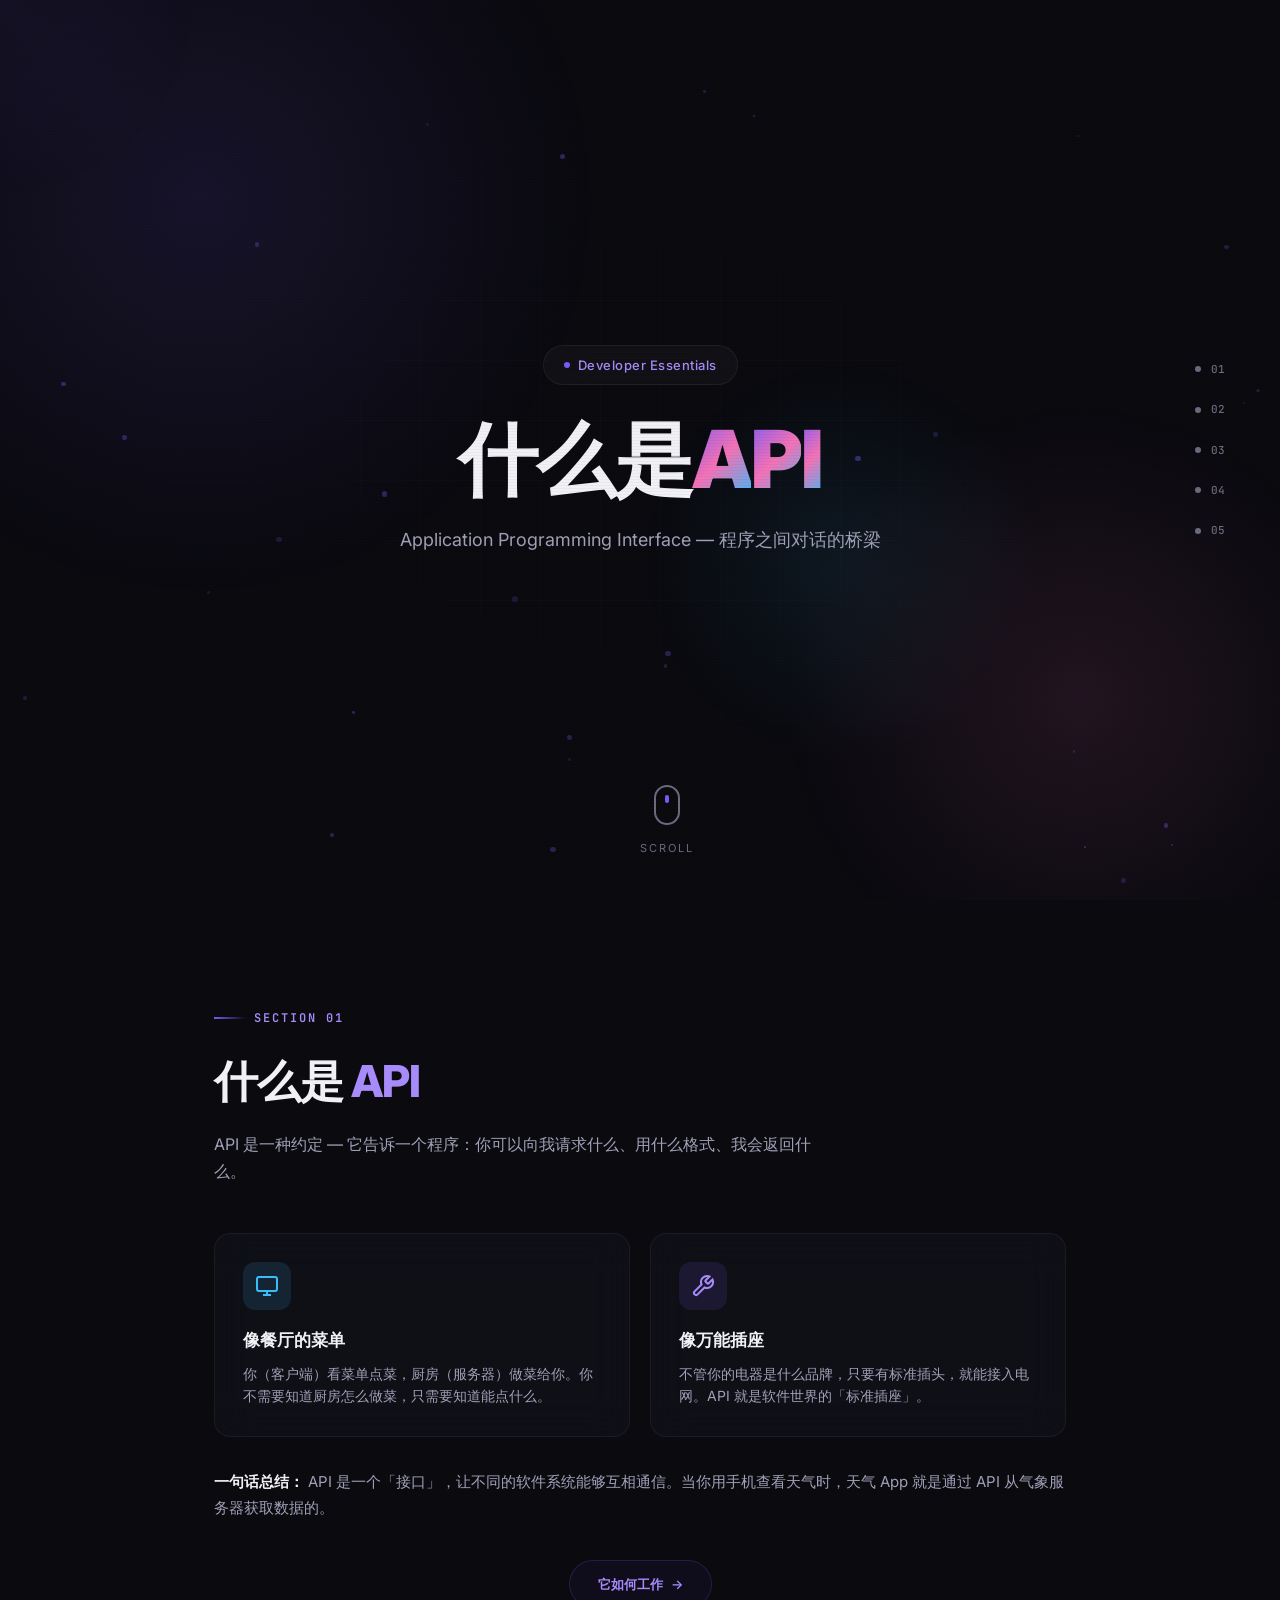
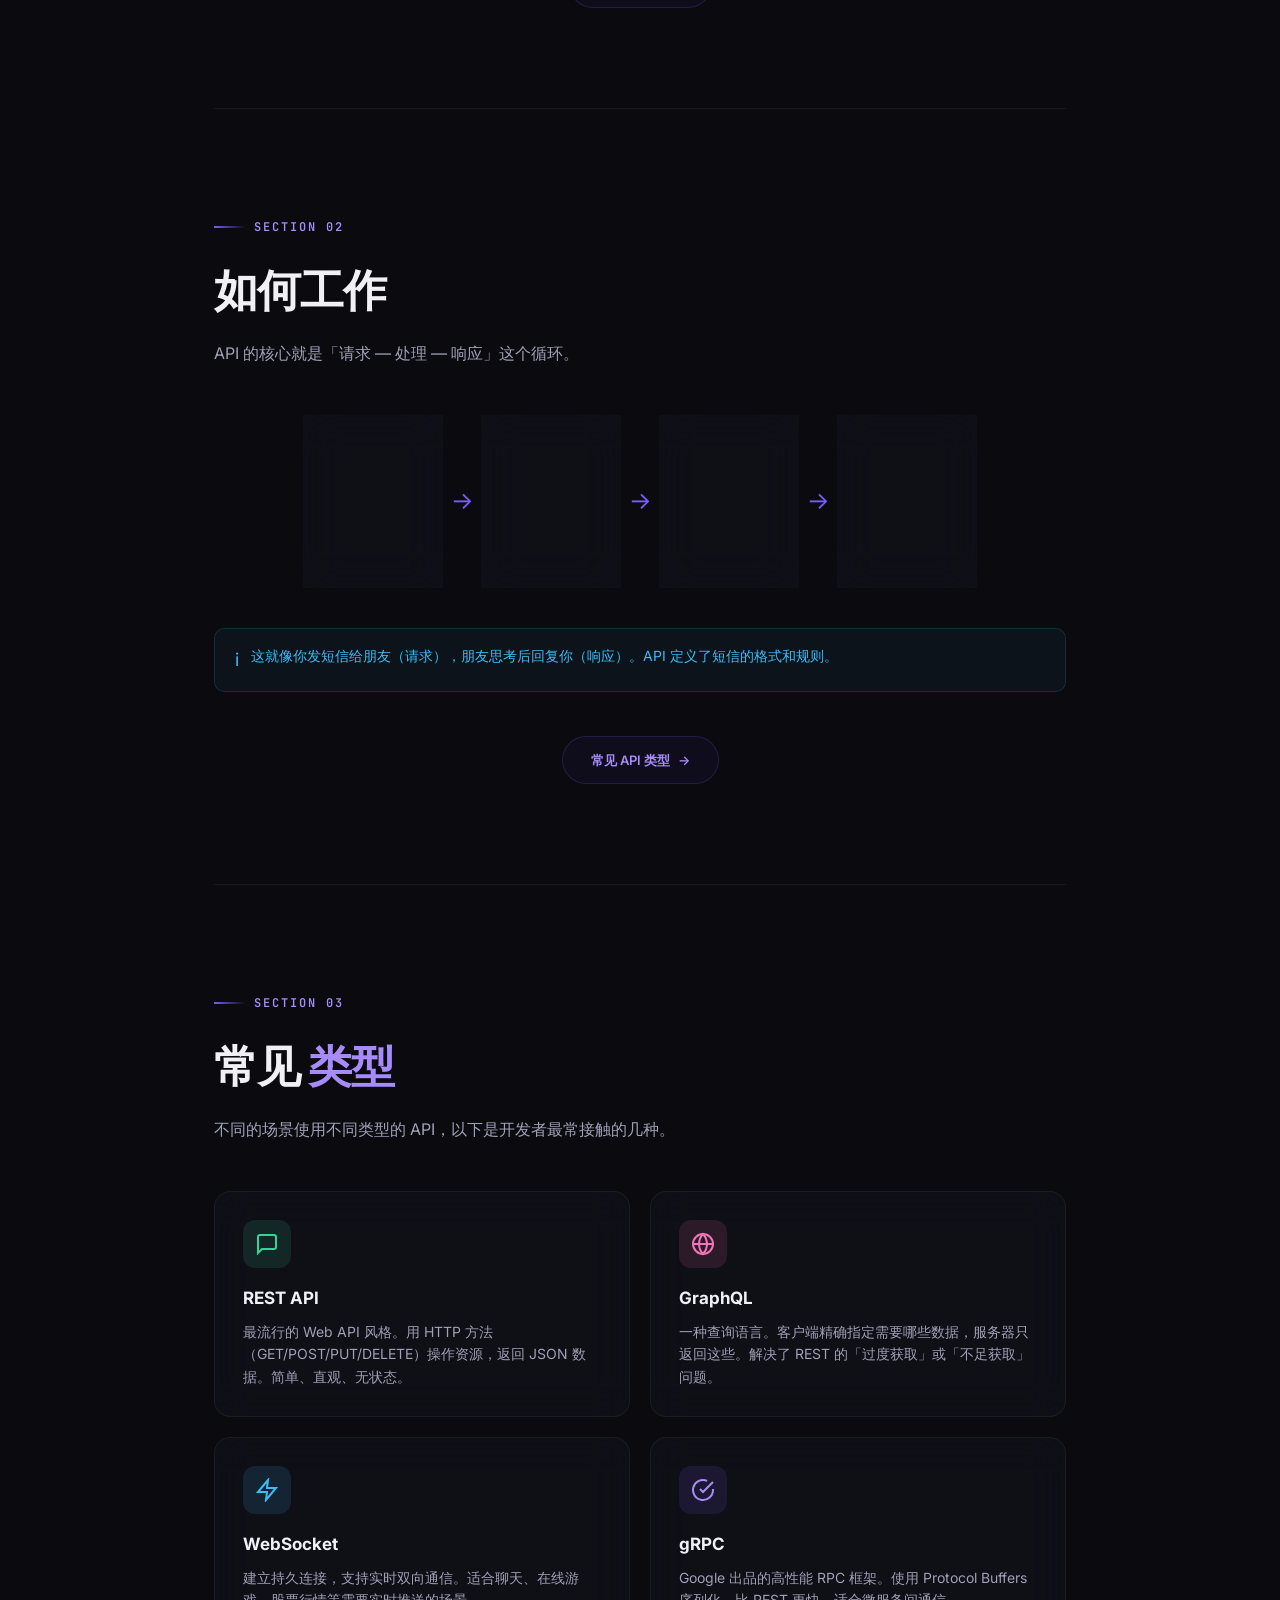
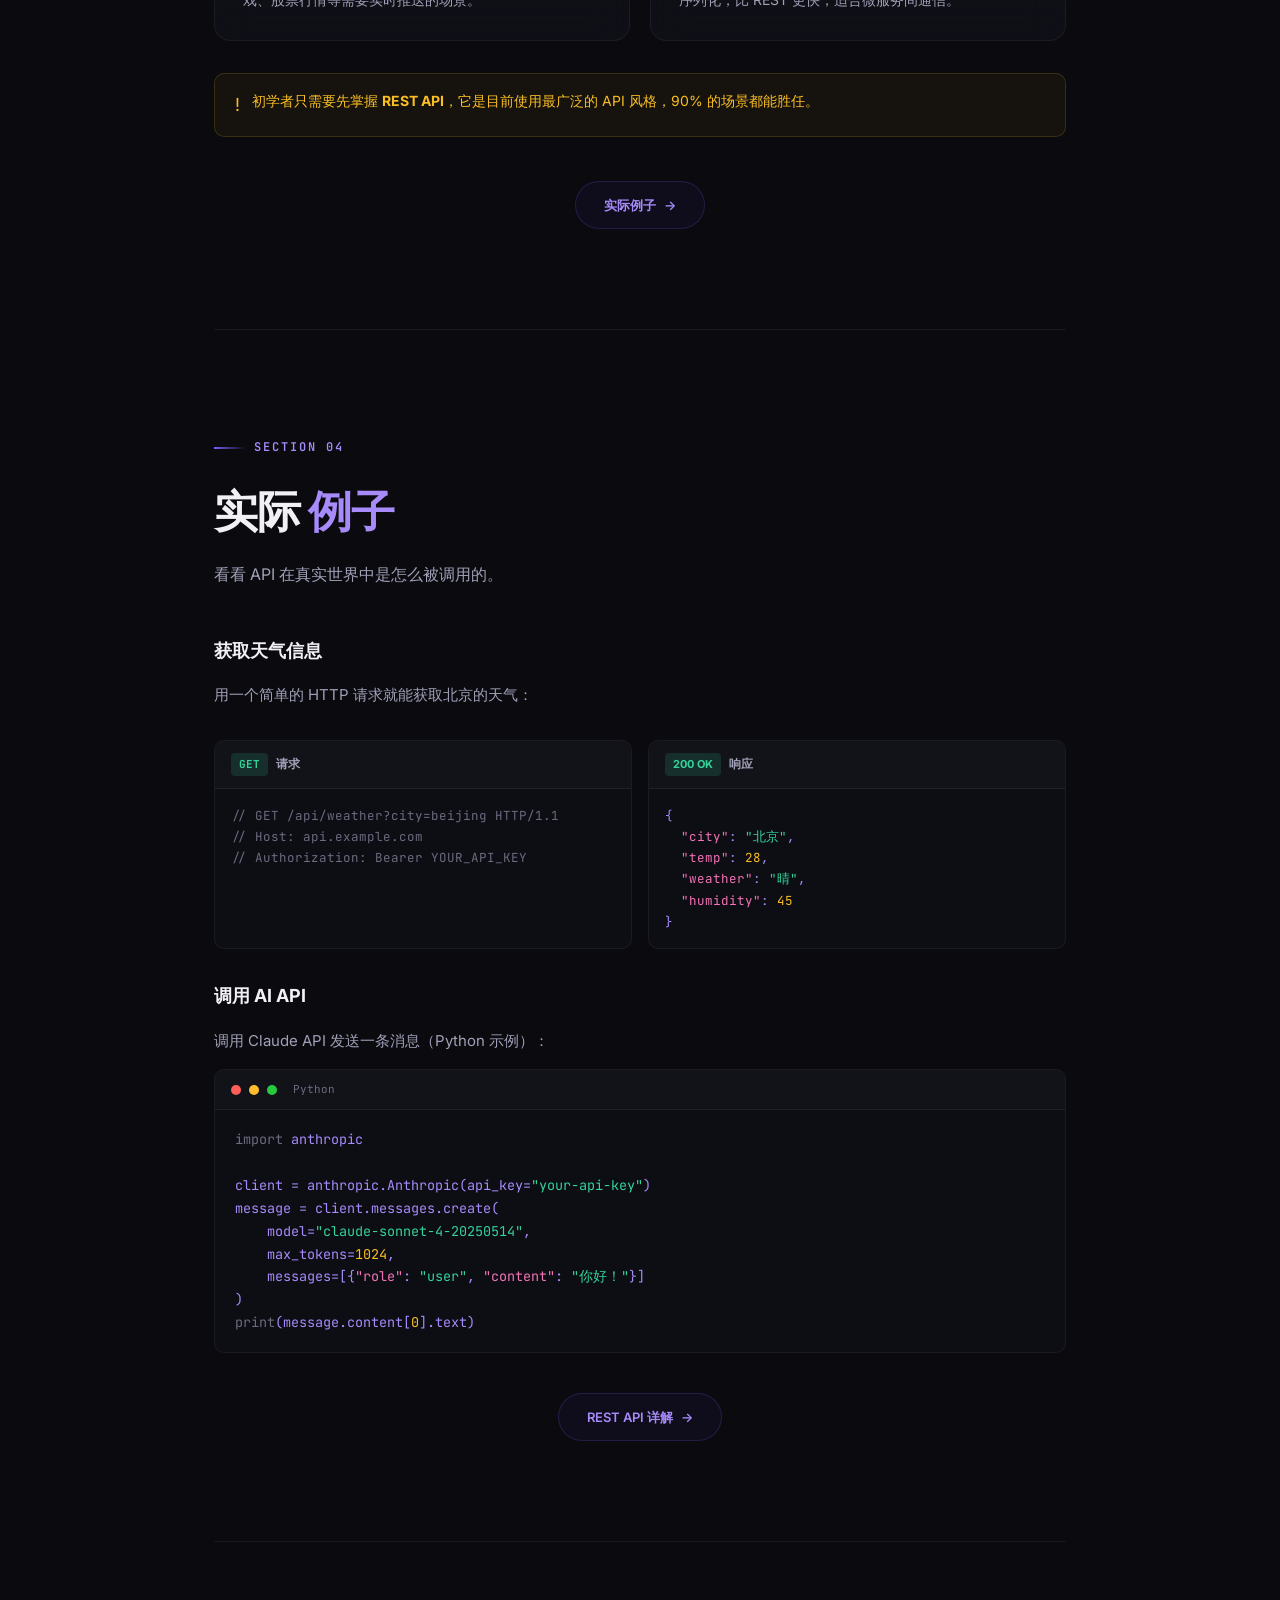
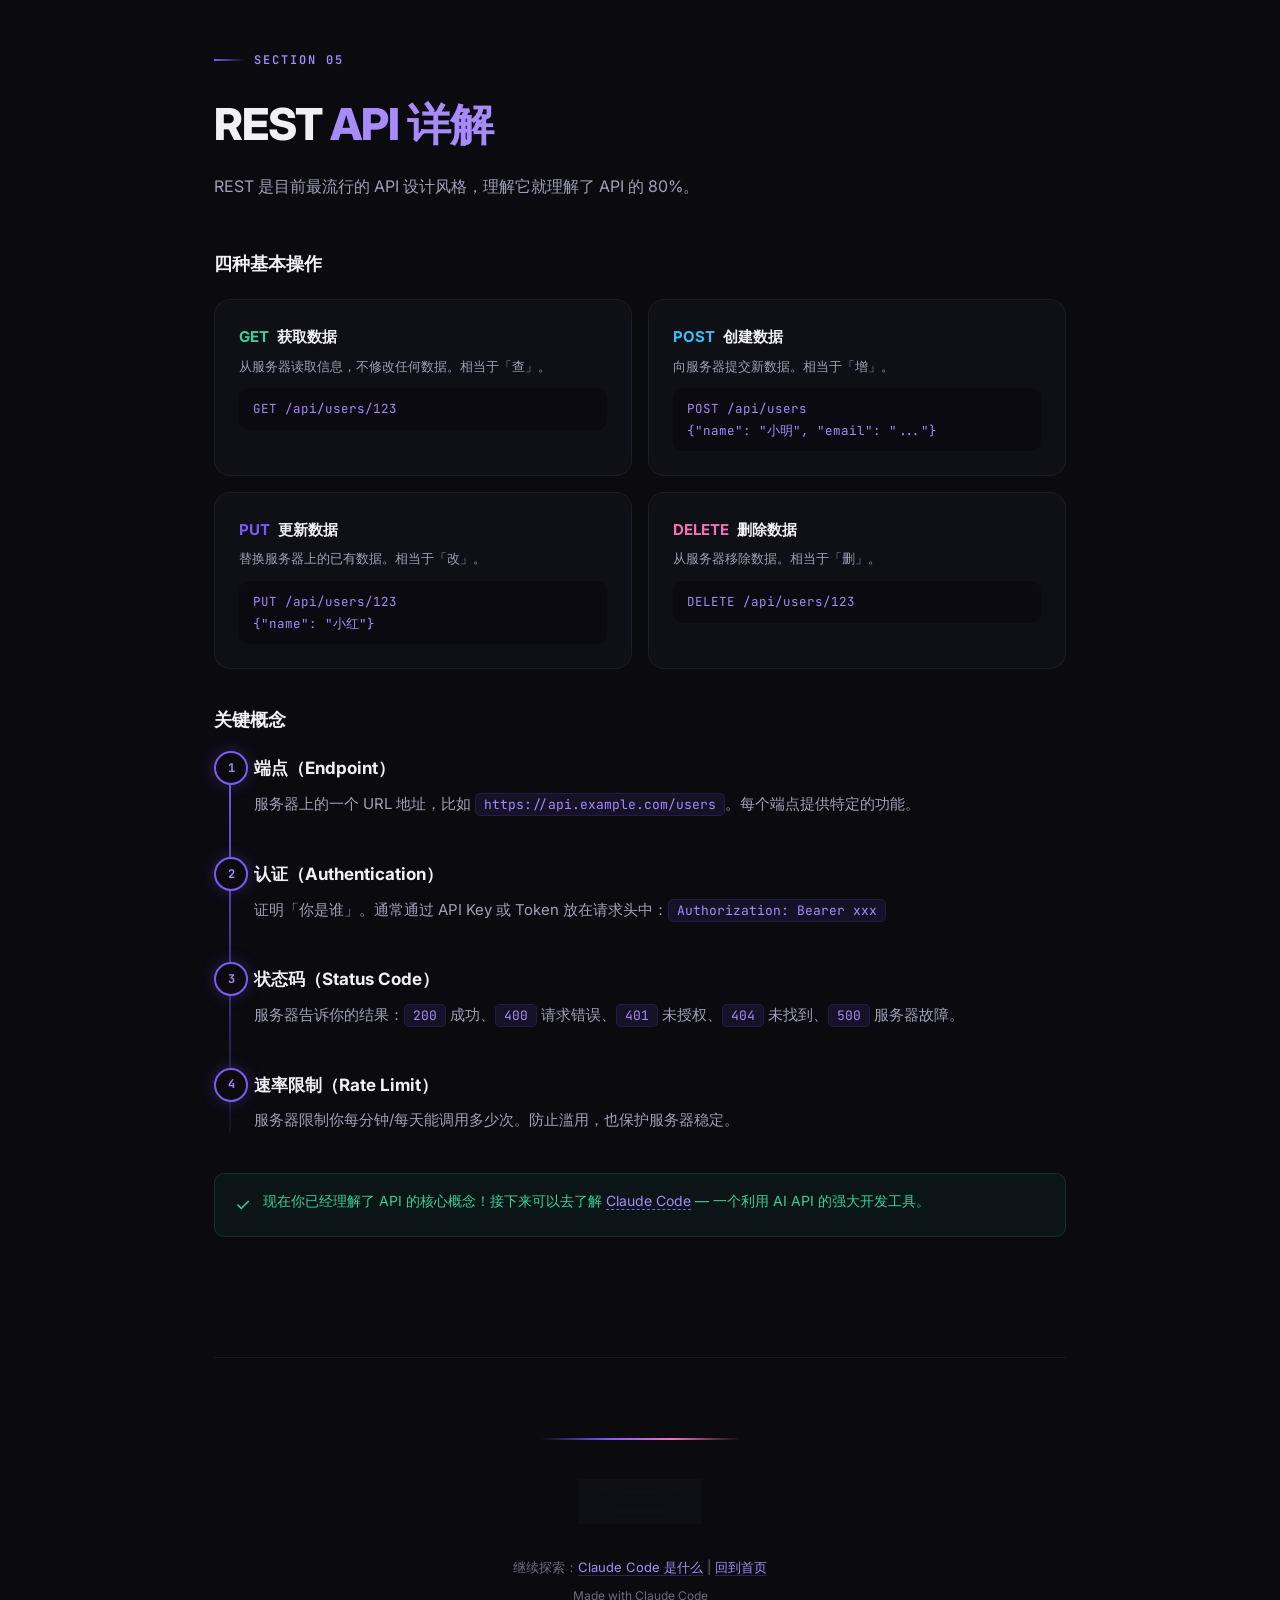
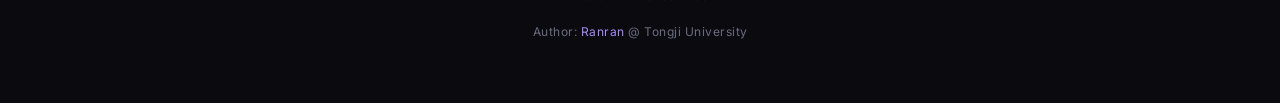
==== pages/api-intro.html @ 4c2bba03 "Refactor code structure for improved readability and maintainability" ====
<!DOCTYPE html>
<html lang="zh-CN">
<head>
<meta charset="UTF-8">
<meta name="viewport" content="width=device-width, initial-scale=1.0">
<title>什么是 API — 赛博入门指南</title>
<link rel="stylesheet" href="../css/common.css">
<style>

.request-response {
  display: grid; grid-template-columns: 1fr 1fr; gap: 16px; margin: 32px 0;
}
@media (max-width: 640px) { .request-response { grid-template-columns: 1fr; } }
.req-res-card {
  background: #0d0d14; border: 1px solid var(--border); border-radius: var(--radius-sm); overflow: hidden;
}
.req-res-card .header {
  display: flex; align-items: center; gap: 8px; padding: 12px 16px;
  font-size: 13px; font-weight: 600; border-bottom: 1px solid var(--border);
  background: rgba(255,255,255,0.02);
}
.req-res-card .header .method {
  font-family: 'JetBrains Mono', monospace; font-size: 11px;
  padding: 2px 8px; border-radius: 4px; font-weight: 700;
}
.req-res-card .header .method.get { background: rgba(52,211,153,0.15); color: #34d399; }
.req-res-card .header .method.post { background: rgba(56,189,248,0.15); color: var(--accent-tertiary); }
.req-res-card pre {
  padding: 16px; font-family: 'JetBrains Mono', monospace;
  font-size: 12.5px; line-height: 1.7; color: var(--accent-light); overflow-x: auto;
}

</style>
</head>
<body>

<!-- 顶部导航栏 -->
<nav class="top-nav" id="topNav">
  <span class="nav-brand">API <span class="accent">Guide</span></span>
  <a href="#what"><span class="num">01</span>什么是 API</a>
  <a href="#how"><span class="num">02</span>如何工作</a>
  <a href="#types"><span class="num">03</span>常见类型</a>
  <a href="#examples"><span class="num">04</span>实际例子</a>
  <a href="#rest"><span class="num">05</span>REST API</a>
</nav>

<!-- 全局背景 -->
<div class="global-bg"><div class="orb"></div></div>
<div class="grid-bg"></div>
<div class="cursor-glow" id="cursorGlow"></div>
<div class="crt-overlay"></div>
<div class="scroll-scanline" id="scrollScanline"></div>

<!-- 侧边导航 -->
<nav class="toc" id="toc">
  <a href="#what" data-section="what"><span class="dot"></span><span class="num">01</span><span class="label">什么是 API</span></a>
  <a href="#how" data-section="how"><span class="dot"></span><span class="num">02</span><span class="label">如何工作</span></a>
  <a href="#types" data-section="types"><span class="dot"></span><span class="num">03</span><span class="label">常见类型</span></a>
  <a href="#examples" data-section="examples"><span class="dot"></span><span class="num">04</span><span class="label">实际例子</span></a>
  <a href="#rest" data-section="rest"><span class="dot"></span><span class="num">05</span><span class="label">REST API</span></a>
</nav>

<!-- Hero -->
<section class="hero" id="hero">
  <div class="hero-badge electric-pulse">Developer Essentials</div>
  <h1><span class="glitch-text" data-text="什么是">什么是</span><br><span class="gradient-text neon-text">API</span></h1>
  <p class="hero-subtitle">Application Programming Interface — 程序之间对话的桥梁</p>
  <div class="scroll-indicator">
    <div class="mouse"></div>
    <span style="font-size:11px;color:var(--text-muted);letter-spacing:2px;">SCROLL</span>
  </div>
</section>

<div class="container">

<!-- 1. 什么是 API -->
<section id="what">
  <div class="fade-in">
    <div class="section-label"><span class="line"></span> SECTION 01</div>
    <h2><span class="glitch-text" data-text="什么是">什么是</span> <span class="accent">API</span></h2>
    <p class="section-desc">API 是一种约定 — 它告诉一个程序：你可以向我请求什么、用什么格式、我会返回什么。</p>
  </div>

  <div class="card-grid">
    <div class="card fade-in neon-border scan-beam">
      <div class="card-icon blue">
        <svg width="24" height="24" viewBox="0 0 24 24" fill="none" stroke="currentColor" stroke-width="2"><rect x="2" y="3" width="20" height="14" rx="2"/><line x1="8" y1="21" x2="16" y2="21"/><line x1="12" y1="17" x2="12" y2="21"/></svg>
      </div>
      <h3>像餐厅的菜单</h3>
      <p>你（客户端）看菜单点菜，厨房（服务器）做菜给你。你不需要知道厨房怎么做菜，只需要知道能点什么。</p>
    </div>
    <div class="card fade-in neon-border scan-beam">
      <div class="card-icon purple">
        <svg width="24" height="24" viewBox="0 0 24 24" fill="none" stroke="currentColor" stroke-width="2"><path d="M14.7 6.3a1 1 0 0 0 0 1.4l1.6 1.6a1 1 0 0 0 1.4 0l3.77-3.77a6 6 0 0 1-7.94 7.94l-6.91 6.91a2.12 2.12 0 0 1-3-3l6.91-6.91a6 6 0 0 1 7.94-7.94l-3.76 3.76z"/></svg>
      </div>
      <h3>像万能插座</h3>
      <p>不管你的电器是什么品牌，只要有标准插头，就能接入电网。API 就是软件世界的「标准插座」。</p>
    </div>
  </div>

  <div class="fade-in">
    <p style="font-size:15px;color:var(--text-secondary);margin-bottom:16px;">
      <strong style="color:var(--text-primary);">一句话总结：</strong>
      API 是一个「接口」，让不同的软件系统能够互相通信。当你用手机查看天气时，天气 App 就是通过 API 从气象服务器获取数据的。
    </p>
  </div>
  <div class="section-nav"><a href="#how" class="section-nav-next">它如何工作 <span class="arrow">&rarr;</span></a></div>
</section>

<!-- 2. 如何工作 -->
<section id="how">
  <div class="fade-in">
    <div class="section-label"><span class="line"></span> SECTION 02</div>
    <h2><span class="glitch-text" data-text="如何工作">如何工作</span></h2>
    <p class="section-desc">API 的核心就是「请求 — 处理 — 响应」这个循环。</p>
  </div>

  <div class="flow-diagram fade-in">
    <div class="flow-node holo-shimmer">
      <div class="icon">&#x1F4F1;</div>
      <div class="label">客户端</div>
      <div class="sub">App / 网页 / 终端</div>
    </div>
    <div class="flow-arrow">&rarr;</div>
    <div class="flow-node holo-shimmer">
      <div class="icon">&#x1F4E8;</div>
      <div class="label">API 请求</div>
      <div class="sub">HTTP + 数据</div>
    </div>
    <div class="flow-arrow">&rarr;</div>
    <div class="flow-node holo-shimmer">
      <div class="icon">&#x1F3E0;</div>
      <div class="label">服务器</div>
      <div class="sub">处理 & 返回</div>
    </div>
    <div class="flow-arrow reverse">&rarr;</div>
    <div class="flow-node holo-shimmer">
      <div class="icon">&#x1F4E6;</div>
      <div class="label">响应数据</div>
      <div class="sub">JSON / XML</div>
    </div>
  </div>

  <div class="tip info fade-in">
    <span class="tip-icon">i</span>
    <span>这就像你发短信给朋友（请求），朋友思考后回复你（响应）。API 定义了短信的格式和规则。</span>
  </div>
  <div class="section-nav"><a href="#types" class="section-nav-next">常见 API 类型 <span class="arrow">&rarr;</span></a></div>
</section>

<!-- 3. 常见类型 -->
<section id="types">
  <div class="fade-in">
    <div class="section-label"><span class="line"></span> SECTION 03</div>
    <h2><span class="glitch-text" data-text="常见">常见</span> <span class="accent">类型</span></h2>
    <p class="section-desc">不同的场景使用不同类型的 API，以下是开发者最常接触的几种。</p>
  </div>

  <div class="card-grid">
    <div class="card fade-in neon-border scan-beam">
      <div class="card-icon green">
        <svg width="24" height="24" viewBox="0 0 24 24" fill="none" stroke="currentColor" stroke-width="2"><path d="M21 15a2 2 0 0 1-2 2H7l-4 4V5a2 2 0 0 1 2-2h14a2 2 0 0 1 2 2z"/></svg>
      </div>
      <h3>REST API</h3>
      <p>最流行的 Web API 风格。用 HTTP 方法（GET/POST/PUT/DELETE）操作资源，返回 JSON 数据。简单、直观、无状态。</p>
    </div>
    <div class="card fade-in neon-border scan-beam">
      <div class="card-icon pink">
        <svg width="24" height="24" viewBox="0 0 24 24" fill="none" stroke="currentColor" stroke-width="2"><circle cx="12" cy="12" r="10"/><path d="M12 2a15.3 15.3 0 0 1 4 10 15.3 15.3 0 0 1-4 10 15.3 15.3 0 0 1-4-10 15.3 15.3 0 0 1 4-10z"/><path d="M2 12h20"/></svg>
      </div>
      <h3>GraphQL</h3>
      <p>一种查询语言。客户端精确指定需要哪些数据，服务器只返回这些。解决了 REST 的「过度获取」或「不足获取」问题。</p>
    </div>
    <div class="card fade-in neon-border scan-beam">
      <div class="card-icon blue">
        <svg width="24" height="24" viewBox="0 0 24 24" fill="none" stroke="currentColor" stroke-width="2"><path d="M13 2L3 14h9l-1 8 10-12h-9l1-8z"/></svg>
      </div>
      <h3>WebSocket</h3>
      <p>建立持久连接，支持实时双向通信。适合聊天、在线游戏、股票行情等需要实时推送的场景。</p>
    </div>
    <div class="card fade-in neon-border scan-beam">
      <div class="card-icon purple">
        <svg width="24" height="24" viewBox="0 0 24 24" fill="none" stroke="currentColor" stroke-width="2"><path d="M22 11.08V12a10 10 0 1 1-5.93-9.14"/><polyline points="22 4 12 14.01 9 11.01"/></svg>
      </div>
      <h3>gRPC</h3>
      <p>Google 出品的高性能 RPC 框架。使用 Protocol Buffers 序列化，比 REST 更快，适合微服务间通信。</p>
    </div>
  </div>

  <div class="tip warn fade-in">
    <span class="tip-icon">!</span>
    <span>初学者只需要先掌握 <strong>REST API</strong>，它是目前使用最广泛的 API 风格，90% 的场景都能胜任。</span>
  </div>
  <div class="section-nav"><a href="#examples" class="section-nav-next">实际例子 <span class="arrow">&rarr;</span></a></div>
</section>

<!-- 4. 实际例子 -->
<section id="examples">
  <div class="fade-in">
    <div class="section-label"><span class="line"></span> SECTION 04</div>
    <h2><span class="glitch-text" data-text="实际">实际</span> <span class="accent">例子</span></h2>
    <p class="section-desc">看看 API 在真实世界中是怎么被调用的。</p>
  </div>

  <div class="fade-in" style="margin-bottom:32px;">
    <h3 style="font-size:18px;font-weight:700;margin-bottom:16px;">获取天气信息</h3>
    <p style="color:var(--text-secondary);font-size:15px;margin-bottom:16px;">用一个简单的 HTTP 请求就能获取北京的天气：</p>
    <div class="request-response">
      <div class="req-res-card">
        <div class="header">
          <span class="method get">GET</span>
          <span style="color:var(--text-secondary);font-size:12px;">请求</span>
        </div>
        <pre><span style="color:var(--text-muted);">// GET /api/weather?city=beijing HTTP/1.1</span>
<span style="color:var(--text-muted);">// Host: api.example.com</span>
<span style="color:var(--text-muted);">// Authorization: Bearer YOUR_API_KEY</span></pre>
      </div>
      <div class="req-res-card">
        <div class="header">
          <span style="color:#34d399;font-size:11px;font-weight:700;background:rgba(52,211,153,0.15);padding:2px 8px;border-radius:4px;">200 OK</span>
          <span style="color:var(--text-secondary);font-size:12px;">响应</span>
        </div>
        <pre>{
  <span style="color:var(--accent-secondary);">"city"</span>: <span style="color:#34d399;">"北京"</span>,
  <span style="color:var(--accent-secondary);">"temp"</span>: <span style="color:#fbbf24;">28</span>,
  <span style="color:var(--accent-secondary);">"weather"</span>: <span style="color:#34d399;">"晴"</span>,
  <span style="color:var(--accent-secondary);">"humidity"</span>: <span style="color:#fbbf24;">45</span>
}</pre>
      </div>
    </div>
  </div>

  <div class="fade-in">
    <h3 style="font-size:18px;font-weight:700;margin-bottom:16px;">调用 AI API</h3>
    <p style="color:var(--text-secondary);font-size:15px;margin-bottom:16px;">调用 Claude API 发送一条消息（Python 示例）：</p>
    <div class="code-block">
      <div class="code-header">
        <span class="code-dot red"></span>
        <span class="code-dot yellow"></span>
        <span class="code-dot green"></span>
        <span class="code-lang">Python</span>
      </div>
      <pre><span style="color:var(--text-muted);">import</span> anthropic

client = anthropic.Anthropic(api_key=<span style="color:#34d399;">"your-api-key"</span>)
message = client.messages.create(
    model=<span style="color:#34d399;">"claude-sonnet-4-20250514"</span>,
    max_tokens=<span style="color:#fbbf24;">1024</span>,
    messages=[{<span style="color:var(--accent-secondary);">"role"</span>: <span style="color:#34d399;">"user"</span>, <span style="color:var(--accent-secondary);">"content"</span>: <span style="color:#34d399;">"你好！"</span>}]
)
<span style="color:var(--text-muted);">print</span>(message.content[<span style="color:#fbbf24;">0</span>].text)</pre>
    </div>
  </div>
  <div class="section-nav"><a href="#rest" class="section-nav-next">REST API 详解 <span class="arrow">&rarr;</span></a></div>
</section>

<!-- 5. REST API 详解 -->
<section id="rest">
  <div class="fade-in">
    <div class="section-label"><span class="line"></span> SECTION 05</div>
    <h2><span class="glitch-text" data-text="REST">REST</span> <span class="accent">API 详解</span></h2>
    <p class="section-desc">REST 是目前最流行的 API 设计风格，理解它就理解了 API 的 80%。</p>
  </div>

  <div class="fade-in" style="margin-bottom:36px;">
    <h3 style="font-size:18px;font-weight:700;margin-bottom:16px;">四种基本操作</h3>
    <div class="compare-cards">
      <div class="compare-card">
        <h4><span style="color:#34d399;">GET</span> 获取数据</h4>
        <p>从服务器读取信息，不修改任何数据。相当于「查」。</p>
        <div class="example">GET /api/users/123</div>
      </div>
      <div class="compare-card">
        <h4><span style="color:var(--accent-tertiary);">POST</span> 创建数据</h4>
        <p>向服务器提交新数据。相当于「增」。</p>
        <div class="example">POST /api/users<br>{"name": "小明", "email": "..."}</div>
      </div>
      <div class="compare-card">
        <h4><span style="color:var(--accent);">PUT</span> 更新数据</h4>
        <p>替换服务器上的已有数据。相当于「改」。</p>
        <div class="example">PUT /api/users/123<br>{"name": "小红"}</div>
      </div>
      <div class="compare-card">
        <h4><span style="color:var(--accent-secondary);">DELETE</span> 删除数据</h4>
        <p>从服务器移除数据。相当于「删」。</p>
        <div class="example">DELETE /api/users/123</div>
      </div>
    </div>
  </div>

  <div class="fade-in" style="margin-bottom:36px;">
    <h3 style="font-size:18px;font-weight:700;margin-bottom:16px;">关键概念</h3>
    <div class="steps">
      <div class="step" data-step="1">
        <div class="step-title">端点（Endpoint）</div>
        <div class="step-content">服务器上的一个 URL 地址，比如 <code>https://api.example.com/users</code>。每个端点提供特定的功能。</div>
      </div>
      <div class="step" data-step="2">
        <div class="step-title">认证（Authentication）</div>
        <div class="step-content">证明「你是谁」。通常通过 API Key 或 Token 放在请求头中：<code>Authorization: Bearer xxx</code></div>
      </div>
      <div class="step" data-step="3">
        <div class="step-title">状态码（Status Code）</div>
        <div class="step-content">服务器告诉你的结果：<code>200</code> 成功、<code>400</code> 请求错误、<code>401</code> 未授权、<code>404</code> 未找到、<code>500</code> 服务器故障。</div>
      </div>
      <div class="step" data-step="4">
        <div class="step-title">速率限制（Rate Limit）</div>
        <div class="step-content">服务器限制你每分钟/每天能调用多少次。防止滥用，也保护服务器稳定。</div>
      </div>
    </div>
  </div>

  <div class="tip success fade-in">
    <span class="tip-icon">✓</span>
    <span>现在你已经理解了 API 的核心概念！接下来可以去了解 <a href="claude-code-intro.html" style="color:var(--accent-light);text-decoration:none;border-bottom:1px dashed var(--accent);">Claude Code</a> — 一个利用 AI API 的强大开发工具。</span>
  </div>
</section>

<!-- Footer -->
<div class="footer fade-in">
  <a href="#hero" class="back-to-top">
    <svg viewBox="0 0 24 24" fill="none" stroke="currentColor" stroke-width="2"><path d="M18 15l-6-6-6 6"/></svg>
    回到顶部
  </a>
  <p style="margin-top:32px;">继续探索：<a href="claude-code-intro.html">Claude Code 是什么</a> | <a href="index.html">回到首页</a></p>
  <p style="margin-top:8px;font-size:12px;color:var(--text-muted);">Made with Claude Code</p>
  <p style="margin-top:16px;font-size:12px;color:var(--text-muted);letter-spacing:0.5px;">Author: <span style="color:var(--accent-light);">Ranran</span> @ Tongji University</p>
</div>

</div>

<script src="../js/common.js"></script>
<script>
initTypewriter('A');
</script>
</body>
</html>
---- css/common.css ----
@import url('https://fonts.googleapis.com/css2?family=Inter:wght@300;400;500;600;700;800;900&family=JetBrains+Mono:wght@400;500;600&display=swap');

:root {
  --bg-primary: #0a0a0f;
  --bg-secondary: #12121a;
  --bg-card: rgba(18, 18, 26, 0.7);
  --bg-card-hover: rgba(28, 28, 42, 0.8);
  --accent: #7c5bf5;
  --accent-light: #a78bfa;
  --accent-glow: rgba(124, 91, 245, 0.3);
  --accent-secondary: #f472b6;
  --accent-tertiary: #38bdf8;
  --accent-green: #34d399;
  --accent-amber: #fbbf24;
  --text-primary: #f0f0f5;
  --text-secondary: #a0a0b8;
  --text-muted: #6b6b80;
  --border: rgba(255, 255, 255, 0.06);
  --border-hover: rgba(124, 91, 245, 0.3);
  --radius: 16px;
  --radius-sm: 10px;
  --glass: rgba(255, 255, 255, 0.03);
}

* { margin: 0; padding: 0; box-sizing: border-box; }

html {
  scroll-behavior: smooth;
  scrollbar-width: thin;
  scrollbar-color: var(--accent) transparent;
}

body {
  font-family: 'Inter', -apple-system, BlinkMacSystemFont, sans-serif;
  background: var(--bg-primary);
  color: var(--text-primary);
  line-height: 1.7;
  overflow-x: hidden;
  -webkit-font-smoothing: antialiased;
}

::-webkit-scrollbar { width: 6px; }
::-webkit-scrollbar-track { background: transparent; }
::-webkit-scrollbar-thumb { background: var(--accent); border-radius: 3px; }

/* ========== 全局背景 ========== */
.global-bg {
  position: fixed; inset: 0; z-index: 0;
  overflow: hidden; pointer-events: none;
}
.global-bg::before {
  content: ''; position: absolute; width: 800px; height: 800px;
  top: -200px; left: -200px;
  background: radial-gradient(circle, rgba(124, 91, 245, 0.12) 0%, transparent 70%);
  animation: float-orb 20s ease-in-out infinite;
}
.global-bg::after {
  content: ''; position: absolute; width: 600px; height: 600px;
  bottom: -100px; right: -100px;
  background: radial-gradient(circle, rgba(244, 114, 182, 0.1) 0%, transparent 70%);
  animation: float-orb 25s ease-in-out infinite reverse;
}
.orb {
  position: absolute; width: 400px; height: 400px;
  top: 40%; left: 50%; transform: translate(-50%, -50%);
  background: radial-gradient(circle, rgba(56, 189, 248, 0.08) 0%, transparent 70%);
  animation: float-orb 30s ease-in-out infinite;
}
@keyframes float-orb {
  0%, 100% { transform: translate(0, 0) scale(1); }
  25% { transform: translate(50px, -30px) scale(1.1); }
  50% { transform: translate(-30px, 40px) scale(0.95); }
  75% { transform: translate(40px, 20px) scale(1.05); }
}

.grid-bg {
  position: fixed; inset: 0; z-index: 0;
  background-image:
    linear-gradient(rgba(255,255,255,0.015) 1px, transparent 1px),
    linear-gradient(90deg, rgba(255,255,255,0.015) 1px, transparent 1px);
  background-size: 60px 60px;
  mask-image: radial-gradient(ellipse 60% 60% at 50% 50%, black, transparent);
  pointer-events: none;
}

/* ========== 容器 ========== */
.container {
  position: relative; z-index: 1;
  max-width: 900px; margin: 0 auto; padding: 0 24px;
}

/* ========== Hero ========== */
.hero {
  min-height: 100vh; display: flex; flex-direction: column;
  justify-content: center; align-items: center; text-align: center;
  position: relative;
}
.hero-badge {
  display: inline-flex; align-items: center; gap: 8px;
  padding: 8px 20px; border-radius: 100px;
  background: var(--glass); border: 1px solid var(--border);
  color: var(--accent-light); font-size: 13px; font-weight: 500;
  letter-spacing: 0.5px; margin-bottom: 32px;
  backdrop-filter: blur(20px); opacity: 0;
  animation: fadeInUp 0.8s ease forwards 0.2s;
}
.hero-badge::before {
  content: ''; width: 6px; height: 6px; border-radius: 50%;
  background: var(--accent); animation: pulse-dot 2s ease-in-out infinite;
}
@keyframes pulse-dot {
  0%, 100% { opacity: 1; transform: scale(1); }
  50% { opacity: 0.5; transform: scale(1.5); }
}
.hero h1 {
  font-size: clamp(48px, 8vw, 80px); font-weight: 900;
  line-height: 1.05; letter-spacing: -2px; margin-bottom: 24px;
  opacity: 0; animation: fadeInUp 0.8s ease forwards 0.4s;
}
.hero h1 .gradient-text {
  background: linear-gradient(135deg, var(--accent) 0%, var(--accent-secondary) 50%, var(--accent-tertiary) 100%);
  -webkit-background-clip: text; -webkit-text-fill-color: transparent; background-clip: text;
}
.hero-subtitle {
  font-size: 18px; color: var(--text-secondary); max-width: 520px;
  opacity: 0; animation: fadeInUp 0.8s ease forwards 0.6s;
}
.scroll-indicator {
  position: absolute; bottom: 40px; left: 50%; transform: translateX(-50%);
  opacity: 0; animation: fadeInUp 0.8s ease forwards 1s;
}
.scroll-indicator .mouse {
  width: 26px; height: 40px; border: 2px solid var(--text-muted);
  border-radius: 13px; position: relative; margin: 0 auto 8px;
}
.scroll-indicator .mouse::after {
  content: ''; width: 4px; height: 8px; border-radius: 2px;
  background: var(--accent); position: absolute; top: 8px; left: 50%;
  transform: translateX(-50%); animation: scroll-wheel 2s ease-in-out infinite;
}
@keyframes scroll-wheel {
  0% { opacity: 1; transform: translateX(-50%) translateY(0); }
  100% { opacity: 0; transform: translateX(-50%) translateY(12px); }
}
@keyframes fadeInUp {
  from { opacity: 0; transform: translateY(30px); }
  to { opacity: 1; transform: translateY(0); }
}

/* ========== 顶部导航 ========== */
.top-nav {
  position: fixed; top: 0; left: 0; right: 0; z-index: 200;
  padding: 0 32px; height: 56px; display: flex; align-items: center;
  justify-content: center; gap: 4px;
  background: rgba(10, 10, 15, 0.7); backdrop-filter: blur(20px) saturate(1.5);
  border-bottom: 1px solid var(--border);
  transform: translateY(-100%); transition: transform 0.4s cubic-bezier(0.16, 1, 0.3, 1);
}
.top-nav.visible { transform: translateY(0); }
.top-nav .nav-brand {
  font-weight: 800; font-size: 14px; color: var(--text-primary);
  margin-right: 20px; white-space: nowrap;
}
.top-nav .nav-brand .accent { color: var(--accent-light); }
.top-nav a {
  display: flex; align-items: center; gap: 6px; padding: 6px 14px;
  font-size: 12.5px; font-weight: 500; color: var(--text-muted);
  text-decoration: none; border-radius: 8px; transition: all 0.25s ease; white-space: nowrap;
}
.top-nav a .num { font-family: 'JetBrains Mono', monospace; font-size: 10px; opacity: 0.5; }
.top-nav a:hover { color: var(--text-secondary); background: rgba(255,255,255,0.04); }
.top-nav a.active { color: var(--text-primary); background: rgba(124, 91, 245, 0.1); }
.top-nav a.active .num { color: var(--accent); opacity: 1; }
@media (max-width: 860px) {
  .top-nav { padding: 0 12px; gap: 2px; }
  .top-nav .nav-brand { display: none; }
  .top-nav a { padding: 6px 8px; font-size: 11.5px; }
  .top-nav a .num { display: none; }
}

/* ========== 侧边导航 ========== */
.toc {
  position: fixed; right: 32px; top: 50%; transform: translateY(-50%);
  z-index: 100; display: flex; flex-direction: column; gap: 6px;
}
.toc a {
  display: flex; align-items: center; gap: 10px; text-decoration: none;
  color: var(--text-muted); font-size: 12px; font-weight: 500;
  padding: 6px 12px 6px 14px; border-radius: 8px;
  border: 1px solid transparent; transition: all 0.3s ease; white-space: nowrap;
}
.toc a .dot {
  width: 6px; height: 6px; border-radius: 50%; background: var(--text-muted);
  transition: all 0.3s ease; flex-shrink: 0;
}
.toc a .num { font-family: 'JetBrains Mono', monospace; font-size: 11px; }
.toc a .label { opacity: 0; max-width: 0; overflow: hidden; transition: all 0.3s ease; }
.toc a:hover .label, .toc a.active .label { opacity: 1; max-width: 120px; }
.toc a:hover, .toc a.active {
  color: var(--text-primary); background: var(--bg-card);
  border-color: var(--border); backdrop-filter: blur(20px);
}
.toc a.active .dot {
  background: var(--accent); box-shadow: 0 0 8px var(--accent-glow);
}
@media (max-width: 1100px) { .toc { display: none; } }

/* ========== 章节 ========== */
section { padding: 100px 0; position: relative; }
section + section { border-top: 1px solid var(--border); }
.section-label {
  display: inline-flex; align-items: center; gap: 8px;
  font-family: 'JetBrains Mono', monospace; font-size: 12px; font-weight: 600;
  color: var(--accent-light); letter-spacing: 2px; text-transform: uppercase; margin-bottom: 16px;
}
.section-label .line {
  width: 32px; height: 2px;
  background: linear-gradient(90deg, var(--accent), transparent);
  animation: neon-line-pulse 2s ease-in-out infinite;
}
@keyframes neon-line-pulse {
  0%, 100% { box-shadow: 0 0 4px var(--accent), 0 0 8px var(--accent-glow); width: 32px; }
  50% { box-shadow: 0 0 8px var(--accent), 0 0 20px var(--accent-glow); width: 48px; }
}
section h2 {
  font-size: clamp(32px, 5vw, 44px); font-weight: 800;
  letter-spacing: -1px; margin-bottom: 12px;
}
section h2 .accent { color: var(--accent-light); }
section .section-desc {
  font-size: 16px; color: var(--text-secondary); margin-bottom: 48px; max-width: 600px;
}

/* ========== 卡片 ========== */
.card-grid {
  display: grid; grid-template-columns: 1fr 1fr; gap: 20px; margin-bottom: 32px;
}
.card-grid-3 {
  display: grid; grid-template-columns: 1fr 1fr 1fr; gap: 16px; margin-bottom: 32px;
}
@media (max-width: 768px) { .card-grid-3 { grid-template-columns: 1fr; } }
@media (max-width: 640px) { .card-grid { grid-template-columns: 1fr; } }
.card {
  background: var(--bg-card); border: 1px solid var(--border); border-radius: var(--radius);
  padding: 28px; backdrop-filter: blur(20px);
  transition: transform 0.15s ease, box-shadow 0.4s ease, border-color 0.4s ease;
  position: relative; overflow: hidden;
  transform-style: preserve-3d; will-change: transform;
}
.card::after {
  content: ''; position: absolute; inset: 0; border-radius: var(--radius);
  background: radial-gradient(600px circle at var(--mx, 50%) var(--my, 50%), rgba(124,91,245,0.08), transparent 40%);
  pointer-events: none; opacity: 0; transition: opacity 0.4s ease;
}
.card:hover::after { opacity: 1; }
.card:hover { border-color: var(--border-hover); box-shadow: 0 16px 48px rgba(124,91,245,0.08); }
.card::before {
  content: ''; position: absolute; inset: 0; border-radius: var(--radius); padding: 1px;
  background: linear-gradient(135deg, rgba(124,91,245,0), rgba(124,91,245,0.3), rgba(244,114,182,0));
  -webkit-mask: linear-gradient(#fff 0 0) content-box, linear-gradient(#fff 0 0);
  -webkit-mask-composite: xor; mask-composite: exclude;
  opacity: 0; transition: opacity 0.4s ease; pointer-events: none;
}
.card:hover::before { opacity: 1; }
.card:hover {
  transform: translateY(-4px); background: var(--bg-card-hover);
  box-shadow: 0 20px 60px rgba(124, 91, 245, 0.08);
}
.card-icon {
  width: 48px; height: 48px; border-radius: 12px;
  display: flex; align-items: center; justify-content: center;
  font-size: 22px; margin-bottom: 16px;
}
.card-icon.purple { background: rgba(124, 91, 245, 0.12); color: var(--accent-light); }
.card-icon.pink { background: rgba(244, 114, 182, 0.12); color: var(--accent-secondary); }
.card-icon.blue { background: rgba(56, 189, 248, 0.12); color: var(--accent-tertiary); }
.card-icon.green { background: rgba(52, 211, 153, 0.12); color: #34d399; }
.card h3 { font-size: 17px; font-weight: 700; margin-bottom: 8px; }
.card p { font-size: 14px; color: var(--text-secondary); line-height: 1.6; }

/* ========== 步骤 ========== */
.steps { position: relative; padding-left: 40px; }
.steps::before {
  content: ''; position: absolute; left: 15px; top: 0; bottom: 0; width: 2px;
  background: linear-gradient(180deg, var(--accent), rgba(124,91,245,0.1));
}
.step {
  position: relative; margin-bottom: 40px;
  opacity: 0; transform: translateY(20px);
  transition: all 0.6s cubic-bezier(0.16, 1, 0.3, 1);
}
.step.visible { opacity: 1; transform: translateY(0); }
.step::before {
  content: attr(data-step); position: absolute; left: -40px;
  width: 30px; height: 30px; border-radius: 50%;
  background: var(--bg-primary); border: 2px solid var(--accent);
  display: flex; align-items: center; justify-content: center;
  font-family: 'JetBrains Mono', monospace; font-size: 12px;
  font-weight: 700; color: var(--accent-light); z-index: 1;
  box-shadow: 0 0 16px var(--accent-glow);
}
.step-title { font-size: 17px; font-weight: 700; margin-bottom: 8px; padding-top: 3px; }
.step-content { font-size: 15px; color: var(--text-secondary); }
.step-content code {
  font-family: 'JetBrains Mono', monospace; font-size: 13px;
  background: rgba(124, 91, 245, 0.1); border: 1px solid rgba(124, 91, 245, 0.15);
  padding: 2px 8px; border-radius: 5px; color: var(--accent-light); word-break: break-all;
}

/* ========== 代码块 ========== */
.code-block {
  background: #0d0d14; border: 1px solid var(--border);
  border-radius: var(--radius-sm); overflow: hidden; margin: 16px 0;
}
.code-header {
  display: flex; align-items: center; gap: 8px;
  padding: 10px 16px; background: rgba(255,255,255,0.02);
  border-bottom: 1px solid var(--border);
}
.code-dot { width: 10px; height: 10px; border-radius: 50%; }
.code-dot.red { background: #ff5f56; }
.code-dot.yellow { background: #ffbd2e; }
.code-dot.green { background: #27c93f; }
.code-lang {
  font-family: 'JetBrains Mono', monospace; font-size: 11px;
  color: var(--text-muted); margin-left: 8px;
}
.code-block pre {
  padding: 18px 20px; font-family: 'JetBrains Mono', monospace;
  font-size: 13.5px; line-height: 1.7; color: var(--accent-light); overflow-x: auto;
}

/* ========== 提示框 ========== */
.tip {
  display: flex; gap: 12px; padding: 16px 20px; border-radius: var(--radius-sm);
  margin: 20px 0; font-size: 14px; line-height: 1.6; border: 1px solid;
}
.tip.info { background: rgba(56, 189, 248, 0.05); border-color: rgba(56, 189, 248, 0.15); color: var(--accent-tertiary); }
.tip.info .tip-icon { color: var(--accent-tertiary); }
.tip.warn { background: rgba(251, 191, 36, 0.05); border-color: rgba(251, 191, 36, 0.15); color: #fbbf24; }
.tip.warn .tip-icon { color: #fbbf24; }
.tip.success { background: rgba(52, 211, 153, 0.05); border-color: rgba(52, 211, 153, 0.15); color: #34d399; }
.tip.success .tip-icon { color: #34d399; }
.tip-icon { font-size: 18px; flex-shrink: 0; margin-top: 1px; }
.tip code {
  font-family: 'JetBrains Mono', monospace; font-size: 12px;
  background: rgba(255,255,255,0.06); padding: 2px 6px; border-radius: 3px;
}

/* ========== 比较卡片 ========== */
.compare-cards {
  display: grid; grid-template-columns: 1fr 1fr; gap: 16px; margin: 20px 0;
}
@media (max-width: 640px) { .compare-cards { grid-template-columns: 1fr; } }
.compare-card {
  padding: 24px; border-radius: var(--radius); background: var(--bg-card);
  border: 1px solid var(--border); transition: all 0.4s ease;
}
.compare-card:hover {
  transform: translateY(-2px); box-shadow: 0 12px 40px rgba(0,0,0,0.3);
}
.compare-card h4 {
  font-size: 15px; font-weight: 700; margin-bottom: 6px;
  display: flex; align-items: center; gap: 8px;
}
.compare-card p { font-size: 13px; color: var(--text-secondary); line-height: 1.6; }
.compare-card .example {
  margin-top: 12px; padding: 10px 14px; background: rgba(0,0,0,0.3);
  border-radius: var(--radius-sm); font-family: 'JetBrains Mono', monospace;
  font-size: 12.5px; color: var(--accent-light);
}

/* ========== 流程图 ========== */
.flow-diagram {
  display: flex; align-items: center; justify-content: center;
  gap: 0; margin: 40px 0; flex-wrap: wrap;
}
.flow-node {
  display: flex; flex-direction: column; align-items: center;
  gap: 10px; padding: 24px 20px; min-width: 140px;
  background: var(--bg-card); border: 1px solid var(--border);
  border-radius: var(--radius); backdrop-filter: blur(20px);
  transition: all 0.4s ease;
}
.flow-node:hover {
  transform: translateY(-4px); border-color: var(--border-hover);
  box-shadow: 0 12px 40px rgba(124, 91, 245, 0.1);
}
.flow-node .icon { font-size: 32px; margin-bottom: 4px; }
.flow-node .label { font-size: 14px; font-weight: 600; color: var(--text-primary); }
.flow-node .sub { font-size: 12px; color: var(--text-muted); text-align: center; }
.flow-arrow {
  font-size: 24px; color: var(--accent); padding: 0 8px;
  animation: arrow-pulse 2s ease-in-out infinite;
}
.flow-arrow.reverse { animation-delay: 1s; }
@keyframes arrow-pulse {
  0%, 100% { opacity: 0.4; transform: translateX(0); }
  50% { opacity: 1; transform: translateX(4px); }
}
@media (max-width: 700px) {
  .flow-diagram { flex-direction: column; }
  .flow-arrow { transform: rotate(90deg); }
}

/* ========== 命令网格 ========== */
.cmd-grid {
  display: grid; grid-template-columns: 1fr 1fr; gap: 12px; margin: 20px 0;
}
@media (max-width: 640px) { .cmd-grid { grid-template-columns: 1fr; } }
.cmd-item {
  display: flex; align-items: center; gap: 14px; padding: 14px 18px;
  background: var(--bg-card); border: 1px solid var(--border);
  border-radius: var(--radius-sm); backdrop-filter: blur(20px);
  transition: all 0.3s ease;
}
.cmd-item:hover { border-color: var(--border-hover); background: var(--bg-card-hover); }
.cmd-item .key {
  font-family: 'JetBrains Mono', monospace; font-size: 12px; font-weight: 600;
  background: rgba(124, 91, 245, 0.1); border: 1px solid rgba(124, 91, 245, 0.15);
  padding: 4px 10px; border-radius: 6px; color: var(--accent-light); white-space: nowrap;
}
.cmd-item .desc { font-size: 13px; color: var(--text-secondary); }

/* ========== 章节间导航 ========== */
.section-nav { display: flex; justify-content: center; padding: 24px 0 0; }
.section-nav-next {
  display: inline-flex; align-items: center; gap: 8px;
  padding: 12px 28px; font-size: 13px; font-weight: 600;
  color: var(--accent-light); text-decoration: none; border-radius: 100px;
  border: 1px solid rgba(124,91,245,0.2); background: rgba(124,91,245,0.05);
  transition: all 0.3s ease;
}
.section-nav-next:hover {
  background: rgba(124,91,245,0.12); border-color: rgba(124,91,245,0.4);
  transform: translateY(-2px); box-shadow: 0 8px 24px rgba(124,91,245,0.12);
}
.section-nav-next .arrow { transition: transform 0.3s ease; }
.section-nav-next:hover .arrow { transform: translateX(4px); }

/* ========== 返回顶部 ========== */
.back-to-top {
  display: flex; align-items: center; justify-content: center; gap: 6px;
  margin: 40px auto 0; padding: 10px 24px; width: fit-content;
  font-size: 13px; font-weight: 500; color: var(--text-muted);
  background: var(--bg-card); border: 1px solid var(--border); border-radius: 100px;
  text-decoration: none; transition: all 0.3s ease; backdrop-filter: blur(20px);
}
.back-to-top:hover {
  color: var(--accent-light); border-color: var(--border-hover);
  transform: translateY(-2px); box-shadow: 0 8px 24px rgba(124,91,245,0.1);
}
.back-to-top svg { width: 14px; height: 14px; transition: transform 0.3s ease; }
.back-to-top:hover svg { transform: translateY(-2px); }

/* ========== Footer ========== */
.footer {
  text-align: center; padding: 80px 0 60px; border-top: 1px solid var(--border);
}
.footer::before {
  content: ''; display: block; width: 200px; height: 2px; margin: 0 auto 24px;
  background: linear-gradient(90deg, transparent, var(--accent), var(--accent-secondary), transparent);
  animation: footer-line-glow 3s ease-in-out infinite;
}
@keyframes footer-line-glow {
  0%, 100% { box-shadow: 0 0 8px var(--accent-glow); width: 200px; }
  50% { box-shadow: 0 0 20px var(--accent-glow); width: 300px; }
}
.footer p { font-size: 13px; color: var(--text-muted); }
.footer a {
  color: var(--accent-light); text-decoration: none;
  border-bottom: 1px solid rgba(124,91,245,0.3); transition: border-color 0.3s ease;
}
.footer a:hover { border-color: var(--accent); }

/* ========== 入场动画 ========== */
.fade-in {
  opacity: 0; transform: translateY(30px);
  transition: all 0.7s cubic-bezier(0.16, 1, 0.3, 1);
}
.fade-in.visible { opacity: 1; transform: translateY(0); }

/* ========== 光标跟随 ========== */
.cursor-glow {
  position: fixed; width: 400px; height: 400px; border-radius: 50%;
  background: radial-gradient(circle, rgba(124, 91, 245, 0.06) 0%, transparent 70%);
  pointer-events: none; z-index: 0; transform: translate(-50%, -50%);
  transition: left 0.15s ease-out, top 0.15s ease-out;
}

/* ========== CRT / 赛博朋克灯光 ========== */
.crt-overlay {
  position: fixed; inset: 0; z-index: 9998; pointer-events: none;
  background: repeating-linear-gradient(0deg, rgba(0,0,0,0.03) 0px, rgba(0,0,0,0.03) 1px, transparent 1px, transparent 3px);
  animation: crt-flicker 0.1s infinite;
}
@keyframes crt-flicker { 0% { opacity: 0.8; } 50% { opacity: 0.85; } 100% { opacity: 0.8; } }

.scroll-scanline {
  position: fixed; top: 0; left: 0; right: 0; height: 2px;
  background: linear-gradient(90deg, transparent, var(--accent), var(--accent-secondary), var(--accent-tertiary), transparent);
  z-index: 10000; pointer-events: none; opacity: 0.6;
  transform-origin: left; transition: transform 0.1s linear;
}

/* ========== 霓虹边框 ========== */
@property --neon-angle {
  syntax: '<angle>'; initial-value: 0deg; inherits: false;
}
.neon-border { position: relative; }
.neon-border::before {
  content: ''; position: absolute; inset: -1px; border-radius: inherit; padding: 1px;
  background: linear-gradient(var(--neon-angle, 0deg), var(--accent), var(--accent-secondary), var(--accent-tertiary), var(--accent));
  -webkit-mask: linear-gradient(#fff 0 0) content-box, linear-gradient(#fff 0 0);
  -webkit-mask-composite: xor; mask-composite: exclude;
  opacity: 0; transition: opacity 0.5s ease; animation: neon-rotate 4s linear infinite;
}
.neon-border:hover::before { opacity: 1; }
@keyframes neon-rotate { to { --neon-angle: 360deg; } }

/* ========== Glitch ========== */
.glitch-text { position: relative; display: inline-block; }
.glitch-text::before, .glitch-text::after {
  content: attr(data-text); position: absolute; top: 0; left: 0;
  width: 100%; height: 100%; opacity: 0;
}
.glitch-text:hover::before {
  opacity: 0.8; color: var(--accent-tertiary);
  animation: glitch-1 0.3s ease-in-out;
  clip-path: polygon(0 0, 100% 0, 100% 45%, 0 45%); transform: translate(-2px, -1px);
}
.glitch-text:hover::after {
  opacity: 0.8; color: var(--accent-secondary);
  animation: glitch-2 0.3s ease-in-out;
  clip-path: polygon(0 55%, 100% 55%, 100% 100%, 0 100%); transform: translate(2px, 1px);
}
@keyframes glitch-1 {
  0% { transform: translate(0); } 20% { transform: translate(-3px, 2px); }
  40% { transform: translate(3px, -1px); } 60% { transform: translate(-1px, 1px); }
  80% { transform: translate(2px, -2px); } 100% { transform: translate(0); }
}
@keyframes glitch-2 {
  0% { transform: translate(0); } 20% { transform: translate(3px, -2px); }
  40% { transform: translate(-3px, 1px); } 60% { transform: translate(1px, -1px); }
  80% { transform: translate(-2px, 2px); } 100% { transform: translate(0); }
}

/* ========== 霓虹文字 ========== */
.neon-text {
  text-shadow: 0 0 7px var(--accent-glow), 0 0 20px var(--accent-glow), 0 0 42px rgba(124, 91, 245, 0.15);
  animation: neon-breathe 3s ease-in-out infinite;
}
@keyframes neon-breathe {
  0%, 100% { text-shadow: 0 0 7px var(--accent-glow), 0 0 20px var(--accent-glow), 0 0 42px rgba(124, 91, 245, 0.15); }
  50% { text-shadow: 0 0 10px var(--accent-glow), 0 0 30px var(--accent-glow), 0 0 60px rgba(124, 91, 245, 0.25), 0 0 80px rgba(124, 91, 245, 0.1); }
}

/* ========== 扫描光束 ========== */
.scan-beam { position: relative; overflow: hidden; }
.scan-beam::after {
  content: ''; position: absolute; top: 0; left: -100%; width: 60%; height: 100%;
  background: linear-gradient(90deg, transparent, rgba(124, 91, 245, 0.06), rgba(244, 114, 182, 0.08), rgba(56, 189, 248, 0.06), transparent);
  animation: scan-beam-move 6s ease-in-out infinite; pointer-events: none;
}
@keyframes scan-beam-move { 0% { left: -60%; } 50% { left: 100%; } 100% { left: -60%; } }

/* ========== 全息光晕 ========== */
.holo-shimmer { position: relative; overflow: hidden; }
.holo-shimmer::before {
  content: ''; position: absolute; inset: 0;
  background: linear-gradient(105deg, transparent 40%, rgba(124, 91, 245, 0.06) 45%, rgba(244, 114, 182, 0.06) 50%, rgba(56, 189, 248, 0.06) 55%, transparent 60%);
  background-size: 200% 100%; animation: holo-shift 5s ease-in-out infinite;
  pointer-events: none; z-index: 1;
}
@keyframes holo-shift { 0% { background-position: 200% 0; } 100% { background-position: -200% 0; } }

/* ========== 电光脉冲 ========== */
.electric-pulse { position: relative; }
.electric-pulse::after {
  content: ''; position: absolute; inset: -3px; border-radius: inherit;
  border: 1px solid transparent; animation: electric-ring 3s ease-in-out infinite; pointer-events: none;
}
@keyframes electric-ring {
  0%, 100% { border-color: rgba(124, 91, 245, 0); box-shadow: 0 0 0 0 rgba(124, 91, 245, 0); }
  50% { border-color: rgba(124, 91, 245, 0.4); box-shadow: 0 0 15px rgba(124, 91, 245, 0.15), inset 0 0 15px rgba(124, 91, 245, 0.05); }
}

/* ========== 交互提示 ========== */
.interactive-prompt {
  background: var(--bg-card); border: 1px solid var(--border); border-radius: var(--radius);
  padding: 20px 24px; margin: 24px 0; display: flex; align-items: flex-start; gap: 14px;
  backdrop-filter: blur(20px); transition: all 0.3s ease;
}
.interactive-prompt:hover {
  border-color: var(--border-hover); box-shadow: 0 0 30px rgba(124,91,245,0.05);
}
.interactive-prompt .prompt-symbol {
  font-family: 'JetBrains Mono', monospace; font-size: 16px; font-weight: 700;
  color: var(--accent); flex-shrink: 0; margin-top: 1px;
}
.interactive-prompt .prompt-text { font-size: 14px; color: var(--text-secondary); }
.interactive-prompt .prompt-text strong { color: var(--text-primary); }

/* ========== 配置表格 ========== */
.config-table-wrap {
  background: var(--bg-card); border: 1px solid var(--border); border-radius: var(--radius);
  overflow: hidden; margin: 16px 0; backdrop-filter: blur(20px);
}
.config-table-title {
  display: flex; align-items: center; gap: 10px; padding: 14px 20px;
  font-size: 14px; font-weight: 600; border-bottom: 1px solid var(--border);
  background: rgba(255,255,255,0.02);
}
.config-table { width: 100%; border-collapse: collapse; }
.config-table th {
  text-align: left; padding: 12px 20px; font-size: 11px; font-weight: 600;
  color: var(--text-muted); text-transform: uppercase; letter-spacing: 1px;
  border-bottom: 1px solid var(--border);
}
.config-table td {
  padding: 12px 20px; font-size: 14px; border-bottom: 1px solid var(--border);
}
.config-table tr:last-child td { border-bottom: none; }
.config-table td code {
  font-family: 'JetBrains Mono', monospace; font-size: 12.5px;
  background: rgba(124, 91, 245, 0.08); padding: 3px 8px; border-radius: 4px;
  color: var(--accent-light);
}
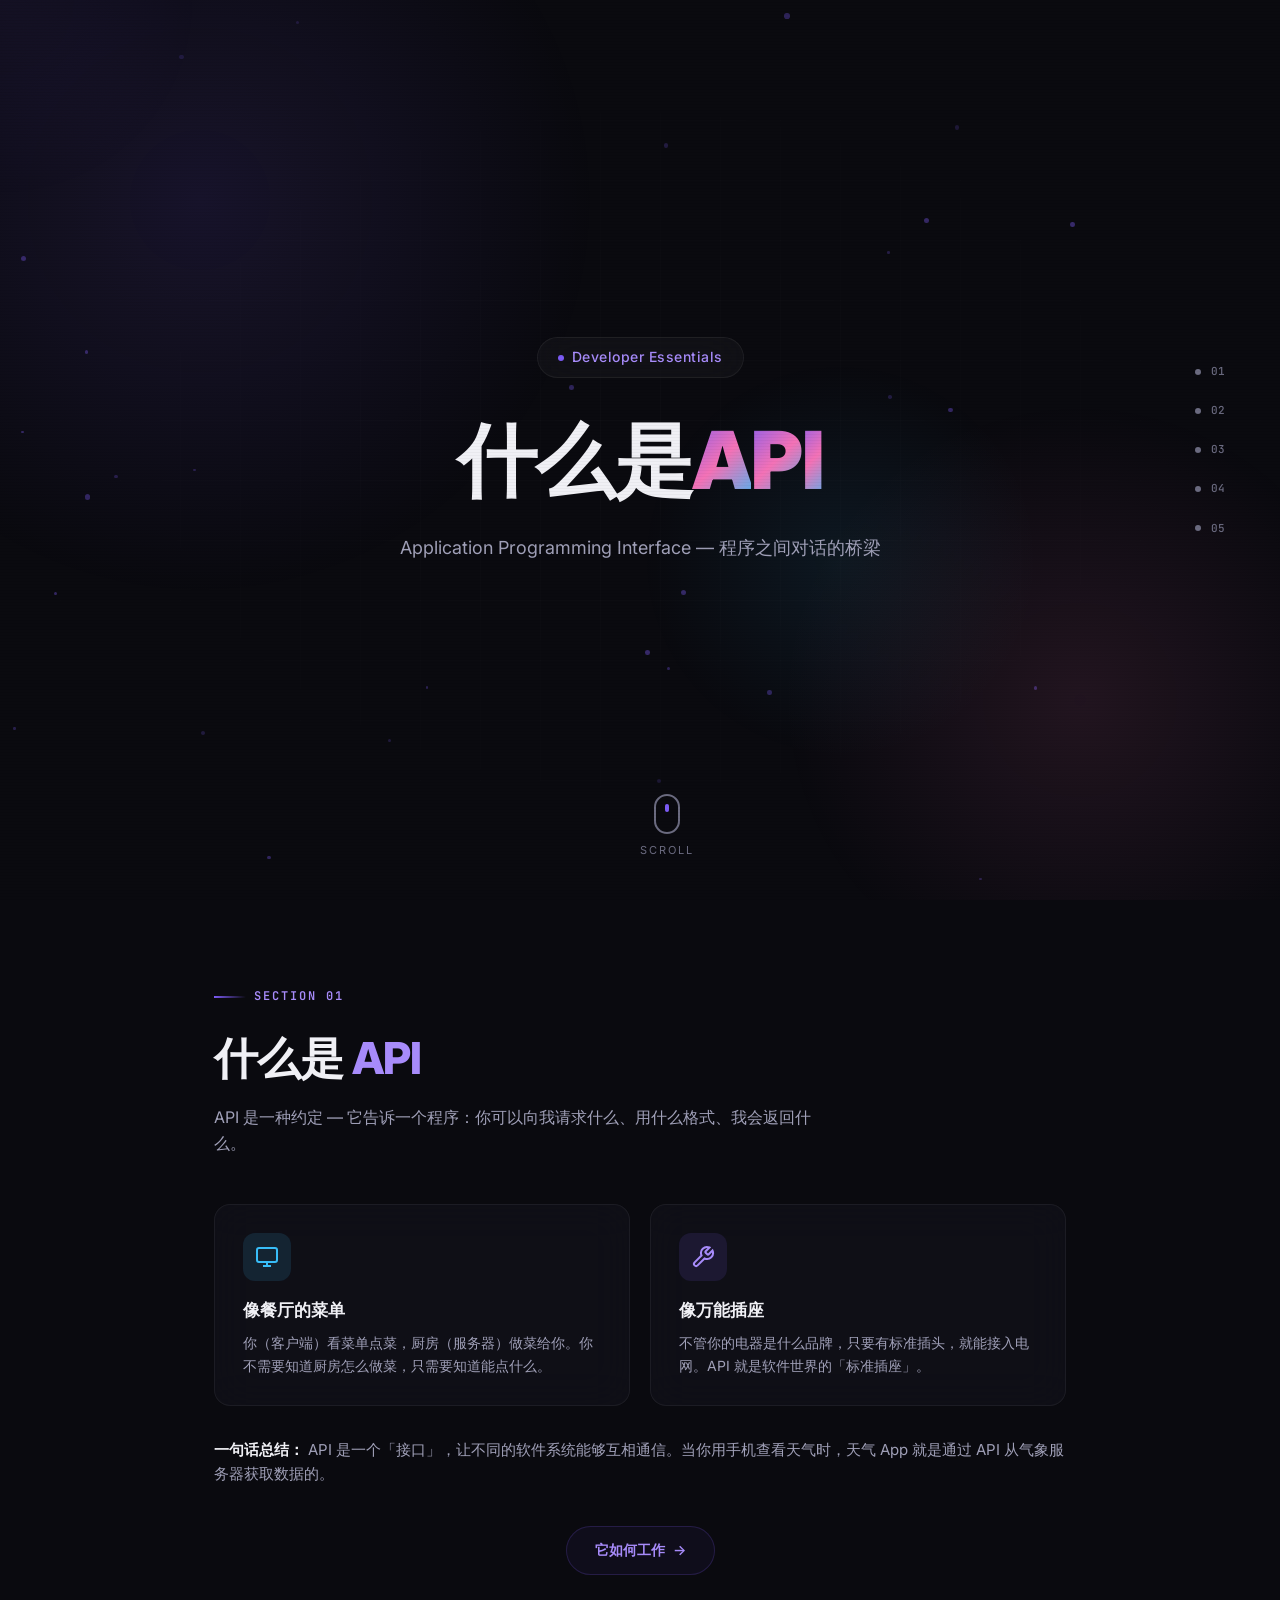
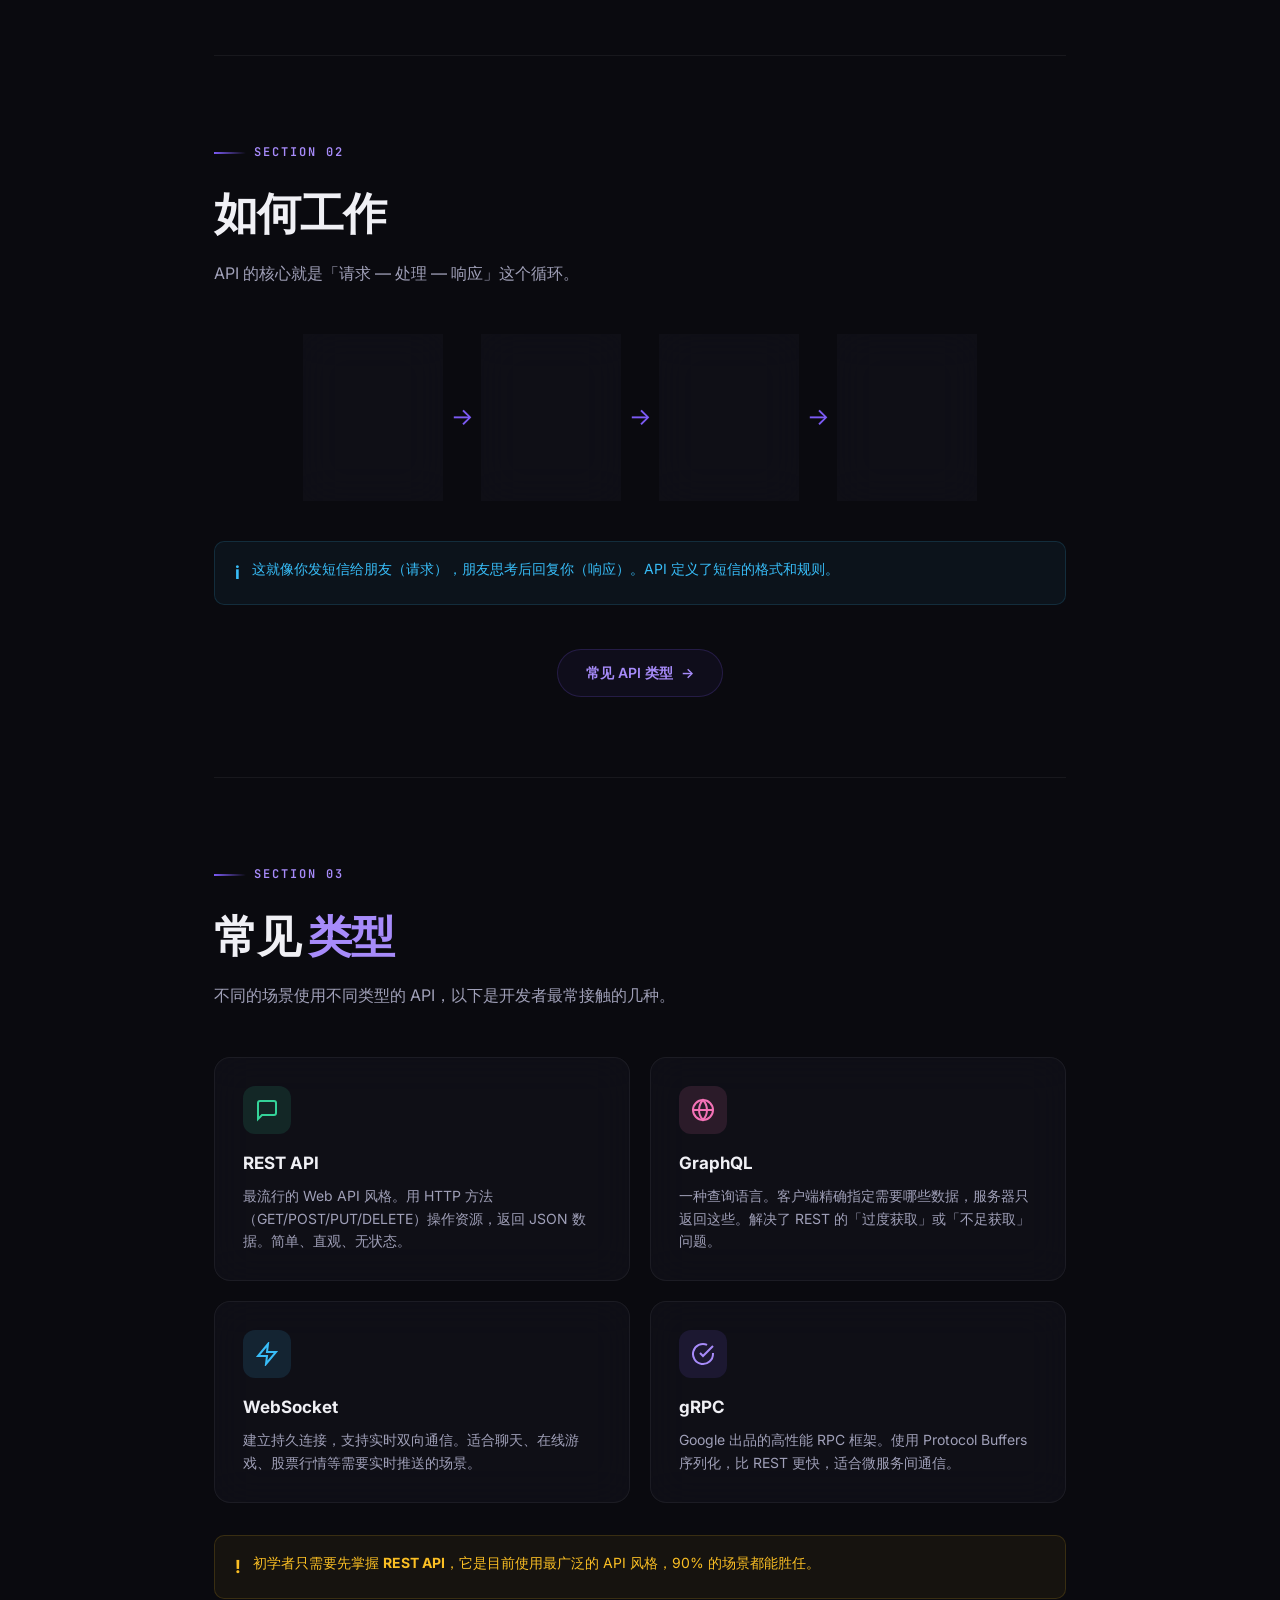
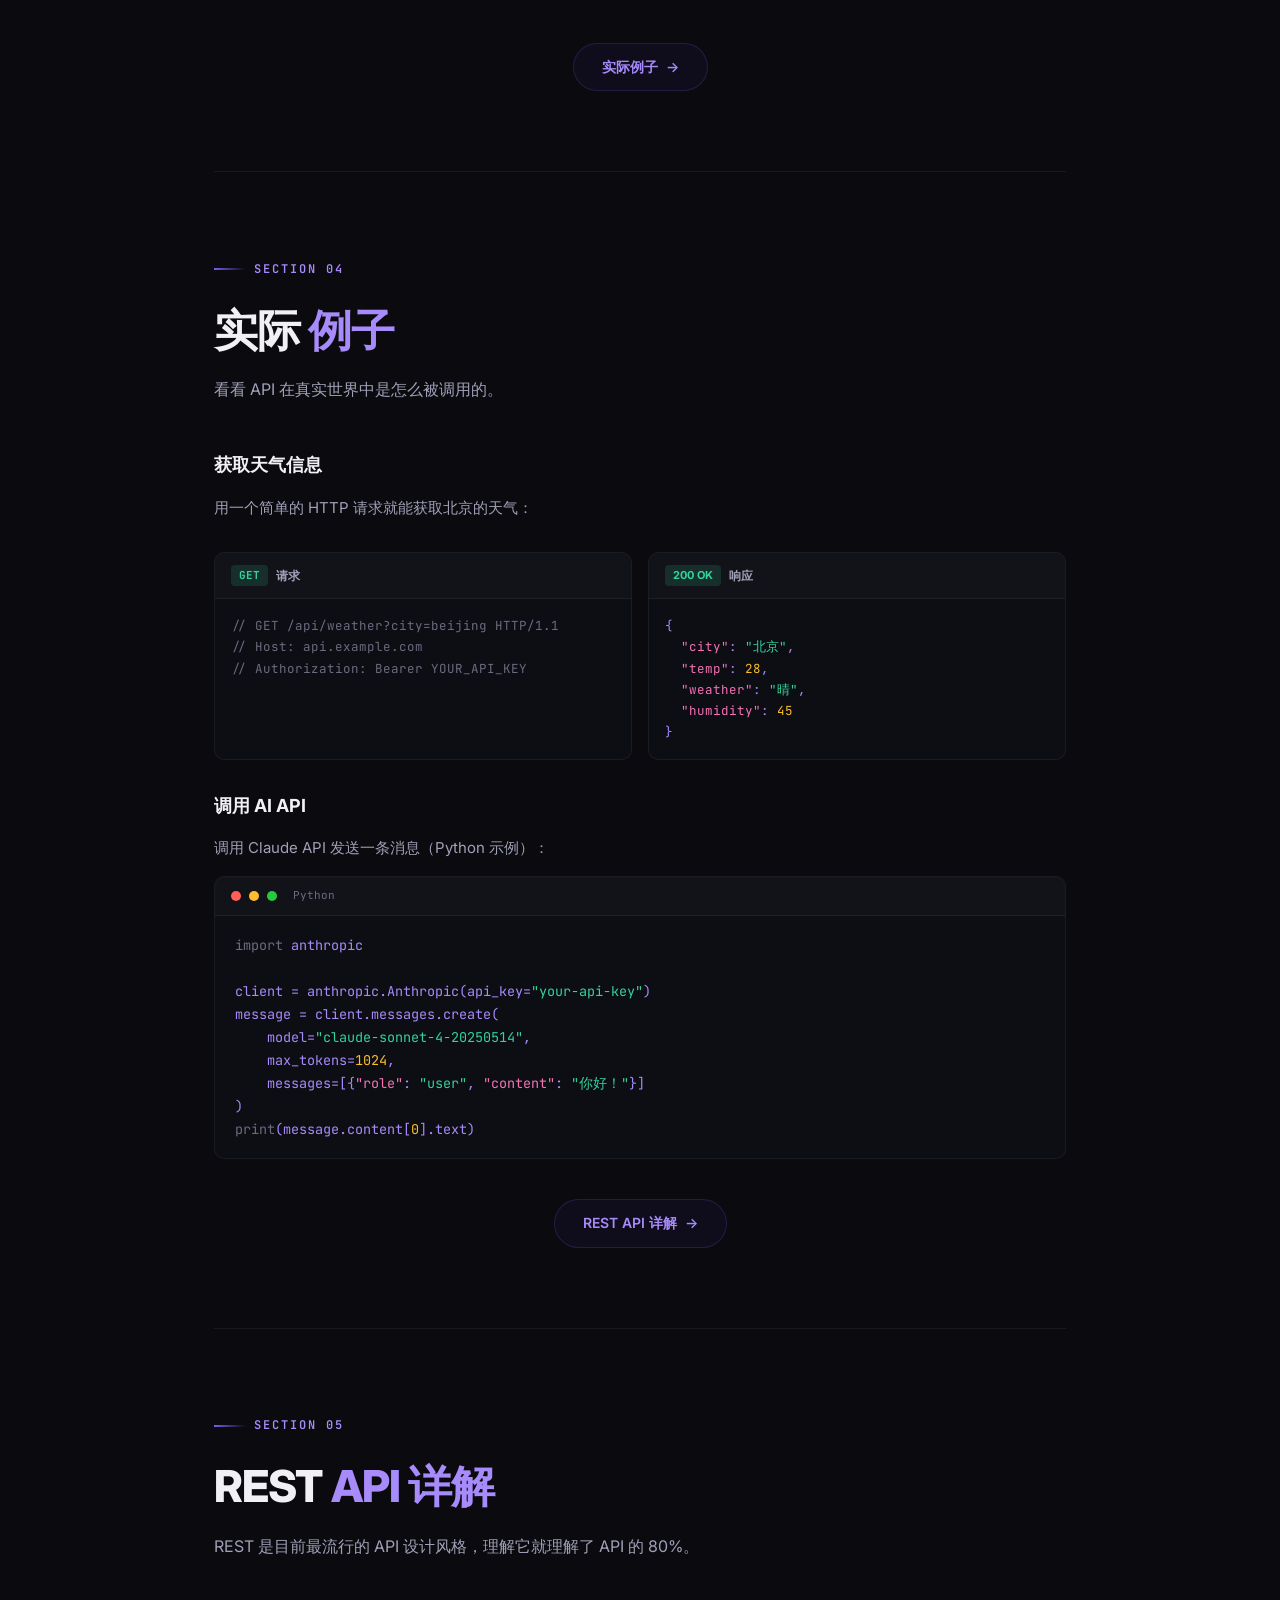
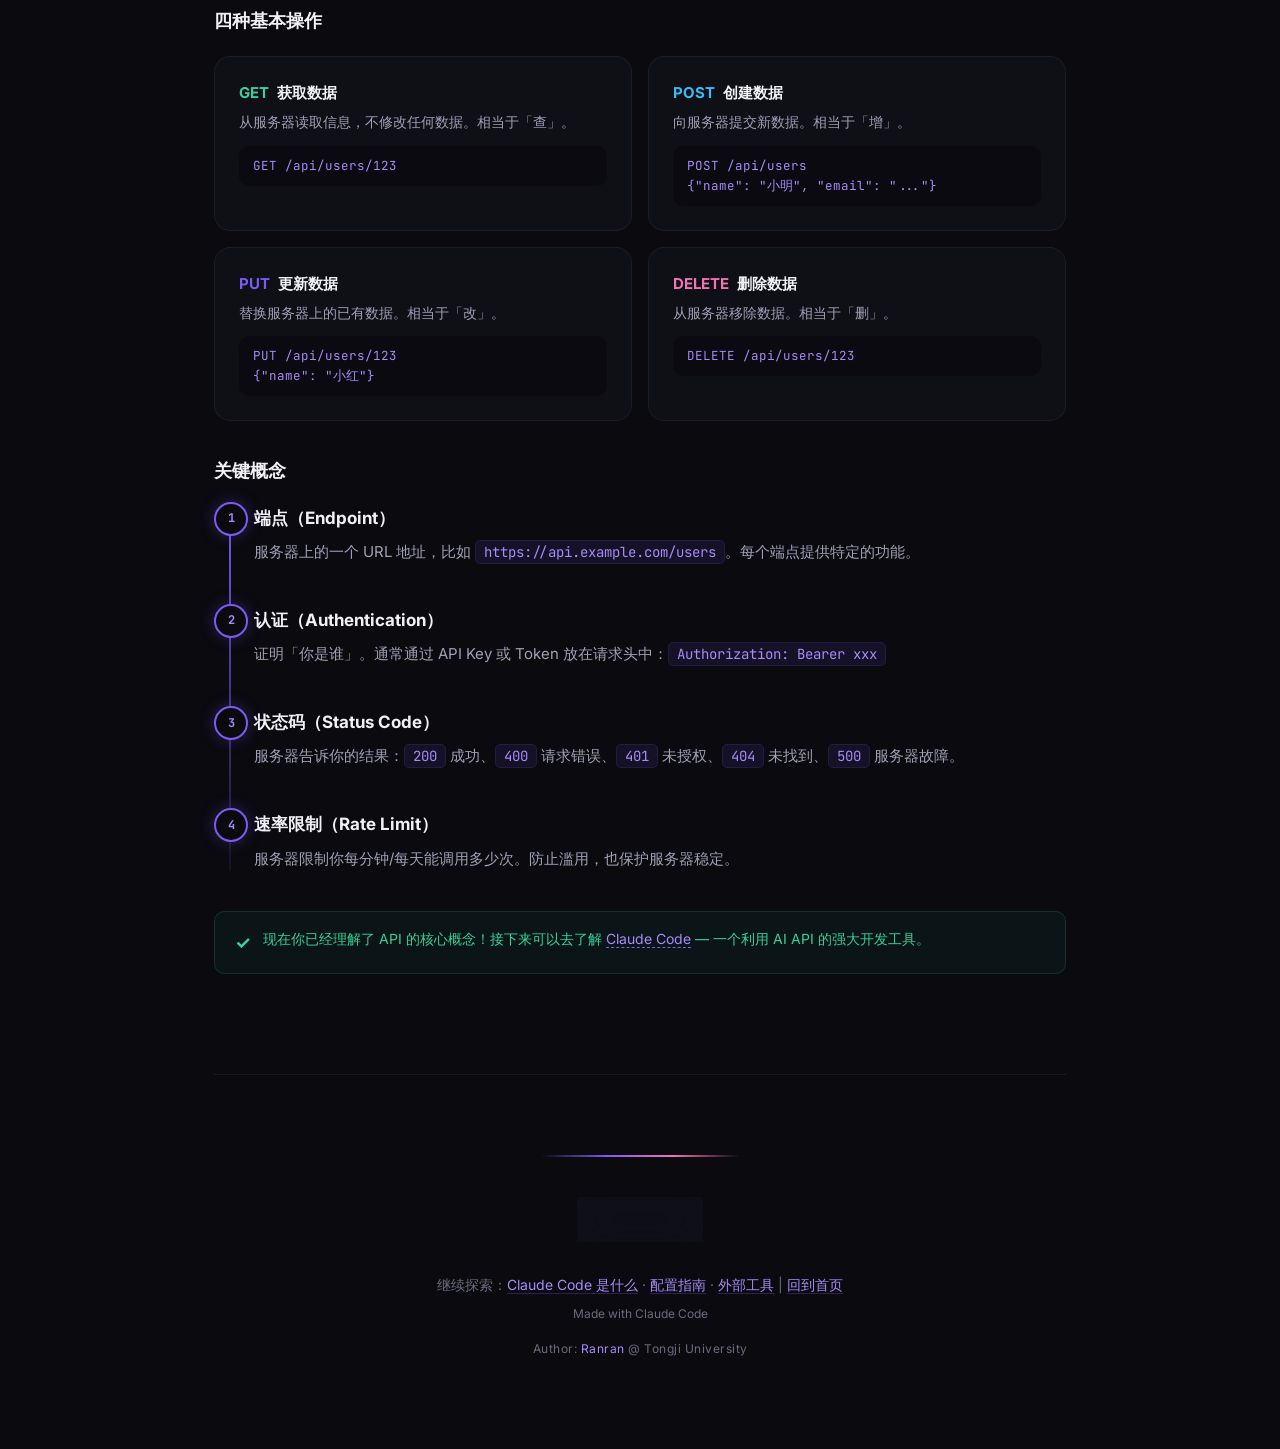
==== commit b7b958d4: "feat: add tools page for CC-Connect and CC-Switch with detailed descriptions and features" ====
--- a/pages/api-intro.html
+++ b/pages/api-intro.html
@@ -322,7 +322,7 @@
     <svg viewBox="0 0 24 24" fill="none" stroke="currentColor" stroke-width="2"><path d="M18 15l-6-6-6 6"/></svg>
     回到顶部
   </a>
-  <p style="margin-top:32px;">继续探索：<a href="claude-code-intro.html">Claude Code 是什么</a> | <a href="index.html">回到首页</a></p>
+  <p style="margin-top:32px;">继续探索：<a href="claude-code-intro.html">Claude Code 是什么</a> · <a href="guide.html">配置指南</a> · <a href="tools.html">外部工具</a> | <a href="../index.html">回到首页</a></p>
   <p style="margin-top:8px;font-size:12px;color:var(--text-muted);">Made with Claude Code</p>
   <p style="margin-top:16px;font-size:12px;color:var(--text-muted);letter-spacing:0.5px;">Author: <span style="color:var(--accent-light);">Ranran</span> @ Tongji University</p>
 </div>
--- a/css/common.css
+++ b/css/common.css
@@ -1,49 +1,220 @@
 @import url('https://fonts.googleapis.com/css2?family=Inter:wght@300;400;500;600;700;800;900&family=JetBrains+Mono:wght@400;500;600&display=swap');
 
+/* ============================================================
+   DESIGN GENE — 赛博朋克暗黑科技设计系统
+   基于 share_html_design.md，可复用于任何 HTML 页面
+   ============================================================ */
+
+/* ===== 设计令牌 Design Tokens ===== */
 :root {
-  --bg-primary: #0a0a0f;
-  --bg-secondary: #12121a;
-  --bg-card: rgba(18, 18, 26, 0.7);
-  --bg-card-hover: rgba(28, 28, 42, 0.8);
-  --accent: #7c5bf5;
-  --accent-light: #a78bfa;
-  --accent-glow: rgba(124, 91, 245, 0.3);
-  --accent-secondary: #f472b6;
-  --accent-tertiary: #38bdf8;
-  --accent-green: #34d399;
-  --accent-amber: #fbbf24;
+  /* ---- 品牌色 Brand Palette ---- */
+  --color-purple-400: #a78bfa;
+  --color-purple-500: #7c5bf5;
+  --color-purple-600: #6d4ddb;
+  --color-purple-700: #5a3fc0;
+  --color-purple-glow: rgba(124, 91, 245, 0.3);
+
+  --color-pink-400: #f472b6;
+  --color-pink-500: #ec4899;
+  --color-pink-glow: rgba(244, 114, 182, 0.3);
+
+  --color-blue-400: #38bdf8;
+  --color-blue-500: #0ea5e9;
+  --color-blue-glow: rgba(56, 189, 248, 0.3);
+
+  --color-green-400: #34d399;
+  --color-green-500: #10b981;
+  --color-green-glow: rgba(52, 211, 153, 0.3);
+
+  --color-amber-400: #fbbf24;
+  --color-amber-500: #f59e0b;
+  --color-amber-glow: rgba(251, 191, 36, 0.3);
+
+  --color-red-400: #f87171;
+  --color-red-500: #ef4444;
+
+  /* ---- 语义色 Semantic Colors ---- */
+  --color-primary: var(--color-purple-500);
+  --color-primary-light: var(--color-purple-400);
+  --color-primary-glow: var(--color-purple-glow);
+  --color-secondary: var(--color-pink-400);
+  --color-tertiary: var(--color-blue-400);
+  --color-success: var(--color-green-400);
+  --color-warning: var(--color-amber-400);
+  --color-error: var(--color-red-400);
+  --color-info: var(--color-blue-400);
+
+  /* ---- 表面色 Surfaces ---- */
+  --surface-ground: #0a0a0f;
+  --surface-deep: #06060a;
+  --surface-card: rgba(18, 18, 26, 0.7);
+  --surface-card-hover: rgba(28, 28, 42, 0.8);
+  --surface-glass: rgba(255, 255, 255, 0.03);
+  --surface-glass-strong: rgba(255, 255, 255, 0.06);
+  --surface-elevated: rgba(22, 22, 32, 0.85);
+  --surface-overlay: rgba(0, 0, 0, 0.6);
+
+  /* ---- 文字色 Text ---- */
   --text-primary: #f0f0f5;
   --text-secondary: #a0a0b8;
-  --text-muted: #6b6b80;
-  --border: rgba(255, 255, 255, 0.06);
+  --text-tertiary: #6b6b80;
+  --text-disabled: #4a4a5e;
+  --text-inverse: #0a0a0f;
+  --text-link: var(--color-purple-400);
+
+  /* ---- 边框色 Borders ---- */
+  --border-subtle: rgba(255, 255, 255, 0.04);
+  --border-default: rgba(255, 255, 255, 0.06);
+  --border-strong: rgba(255, 255, 255, 0.1);
   --border-hover: rgba(124, 91, 245, 0.3);
-  --radius: 16px;
+  --border-focus: rgba(124, 91, 245, 0.5);
+  --border-active: rgba(124, 91, 245, 0.6);
+
+  /* ---- 阴影 Shadows ---- */
+  --shadow-sm: 0 2px 8px rgba(0, 0, 0, 0.3);
+  --shadow-md: 0 8px 30px rgba(0, 0, 0, 0.38);
+  --shadow-lg: 0 16px 48px rgba(0, 0, 0, 0.4);
+  --shadow-xl: 0 24px 90px rgba(0, 0, 0, 0.45);
+  --shadow-glow-sm: 0 0 12px var(--color-primary-glow);
+  --shadow-glow-md: 0 0 24px var(--color-primary-glow);
+  --shadow-glow-lg: 0 0 42px rgba(124, 91, 245, 0.15);
+
+  /* ---- 圆角 Radii ---- */
+  --radius-xs: 4px;
   --radius-sm: 10px;
-  --glass: rgba(255, 255, 255, 0.03);
-}
-
+  --radius-md: 16px;
+  --radius-lg: 20px;
+  --radius-xl: 24px;
+  --radius-full: 9999px;
+
+  /* ---- 间距 Spacing ---- */
+  --space-1: 4px;
+  --space-2: 8px;
+  --space-3: 12px;
+  --space-4: 16px;
+  --space-5: 20px;
+  --space-6: 24px;
+  --space-8: 32px;
+  --space-10: 40px;
+  --space-12: 48px;
+  --space-16: 64px;
+  --space-20: 80px;
+
+  /* ---- 排版 Typography ---- */
+  --font-sans: 'Inter', -apple-system, BlinkMacSystemFont, 'Segoe UI', sans-serif;
+  --font-mono: 'JetBrains Mono', 'Fira Code', 'Cascadia Code', monospace;
+  --text-xs: 0.75rem;    /* 12px */
+  --text-sm: 0.875rem;   /* 14px */
+  --text-base: 1rem;     /* 16px */
+  --text-lg: 1.125rem;   /* 18px */
+  --text-xl: 1.25rem;    /* 20px */
+  --text-2xl: 1.5rem;    /* 24px */
+  --text-3xl: 1.875rem;  /* 30px */
+  --text-4xl: 2.25rem;   /* 36px */
+  --leading-tight: 1.25;
+  --leading-normal: 1.6;
+  --leading-relaxed: 1.8;
+  --tracking-tight: -0.02em;
+  --tracking-normal: 0;
+  --tracking-wide: 0.02em;
+  --font-light: 300;
+  --font-normal: 400;
+  --font-medium: 500;
+  --font-semibold: 600;
+  --font-bold: 700;
+  --font-extrabold: 800;
+  --font-black: 900;
+
+  /* ---- 动画 Animation Easing ---- */
+  --ease-out-expo: cubic-bezier(0.16, 1, 0.3, 1);
+  --ease-out-back: cubic-bezier(0.34, 1.56, 0.64, 1);
+  --ease-in-out: cubic-bezier(0.4, 0, 0.2, 1);
+  --ease-spring: cubic-bezier(0.34, 1.56, 0.64, 1);
+  --duration-instant: 100ms;
+  --duration-fast: 200ms;
+  --duration-normal: 300ms;
+  --duration-slow: 500ms;
+  --duration-slower: 800ms;
+  --duration-glacial: 1200ms;
+
+  /* ---- 兼容别名 (保留旧变量名，便于现有页面迁移) ---- */
+  --bg-primary: var(--surface-ground);
+  --bg-secondary: #12121a;
+  --bg-card: var(--surface-card);
+  --bg-card-hover: var(--surface-card-hover);
+  --accent: var(--color-primary);
+  --accent-light: var(--color-primary-light);
+  --accent-glow: var(--color-primary-glow);
+  --accent-secondary: var(--color-secondary);
+  --accent-tertiary: var(--color-tertiary);
+  --accent-green: var(--color-success);
+  --accent-amber: var(--color-warning);
+  --text-muted: var(--text-tertiary);
+  --border: var(--border-default);
+  --radius: var(--radius-md);
+  --glass: var(--surface-glass);
+}
+
+/* ===== Reset & Base ===== */
 * { margin: 0; padding: 0; box-sizing: border-box; }
 
 html {
   scroll-behavior: smooth;
   scrollbar-width: thin;
-  scrollbar-color: var(--accent) transparent;
+  scrollbar-color: var(--color-primary) transparent;
+  -webkit-text-size-adjust: 100%;
 }
 
 body {
-  font-family: 'Inter', -apple-system, BlinkMacSystemFont, sans-serif;
-  background: var(--bg-primary);
+  font-family: var(--font-sans);
+  background: var(--surface-ground);
   color: var(--text-primary);
-  line-height: 1.7;
+  line-height: var(--leading-normal);
   overflow-x: hidden;
   -webkit-font-smoothing: antialiased;
+  -moz-osx-font-smoothing: grayscale;
 }
 
 ::-webkit-scrollbar { width: 6px; }
 ::-webkit-scrollbar-track { background: transparent; }
-::-webkit-scrollbar-thumb { background: var(--accent); border-radius: 3px; }
-
-/* ========== 全局背景 ========== */
+::-webkit-scrollbar-thumb { background: var(--color-primary); border-radius: 3px; }
+
+::selection {
+  background: rgba(124, 91, 245, 0.3);
+  color: var(--text-primary);
+}
+
+/* Focus visible ring for accessibility */
+:focus-visible {
+  outline: 2px solid var(--border-focus);
+  outline-offset: 2px;
+  border-radius: var(--radius-xs);
+}
+
+/* ===== Typography Utilities ===== */
+.text-gradient {
+  background: linear-gradient(135deg, var(--color-primary) 0%, var(--color-secondary) 50%, var(--color-tertiary) 100%);
+  -webkit-background-clip: text;
+  -webkit-text-fill-color: transparent;
+  background-clip: text;
+}
+.text-gradient-blue {
+  background: linear-gradient(135deg, var(--color-tertiary) 0%, var(--color-success) 100%);
+  -webkit-background-clip: text;
+  -webkit-text-fill-color: transparent;
+  background-clip: text;
+}
+.text-gradient-pink {
+  background: linear-gradient(135deg, var(--color-secondary) 0%, var(--color-primary) 100%);
+  -webkit-background-clip: text;
+  -webkit-text-fill-color: transparent;
+  background-clip: text;
+}
+.text-mono { font-family: var(--font-mono); }
+.text-uppercase { text-transform: uppercase; letter-spacing: 0.04em; }
+.text-balance { text-wrap: balance; }
+
+/* ===== 全局背景系统 ===== */
 .global-bg {
   position: fixed; inset: 0; z-index: 0;
   overflow: hidden; pointer-events: none;
@@ -66,11 +237,51 @@
   background: radial-gradient(circle, rgba(56, 189, 248, 0.08) 0%, transparent 70%);
   animation: float-orb 30s ease-in-out infinite;
 }
+.orb.pink {
+  background: radial-gradient(circle, rgba(244, 114, 182, 0.1) 0%, transparent 70%);
+  animation: float-orb 22s ease-in-out infinite reverse;
+}
 @keyframes float-orb {
-  0%, 100% { transform: translate(0, 0) scale(1); }
-  25% { transform: translate(50px, -30px) scale(1.1); }
-  50% { transform: translate(-30px, 40px) scale(0.95); }
-  75% { transform: translate(40px, 20px) scale(1.05); }
+  0%, 100% { transform: translateY(0) scale(1); }
+  25% { transform: translateY(-20px) scale(1.08); }
+  50% { transform: translateY(10px) scale(0.94); }
+  75% { transform: translateY(-10px) scale(1.04); }
+}
+
+/* 信号场 - 动态数据流背景 */
+.signal-field {
+  position: absolute; inset: 0; overflow: hidden;
+}
+.signal-field::before {
+  content: ''; position: absolute; top: 0; left: 0; right: 0; bottom: 0;
+  background:
+    radial-gradient(2px 2px at 15% 25%, rgba(124, 91, 245, 0.3), transparent),
+    radial-gradient(2px 2px at 35% 65%, rgba(56, 189, 248, 0.25), transparent),
+    radial-gradient(1px 1px at 55% 35%, rgba(244, 114, 182, 0.3), transparent),
+    radial-gradient(2px 2px at 75% 55%, rgba(124, 91, 245, 0.2), transparent),
+    radial-gradient(1px 1px at 85% 15%, rgba(56, 189, 248, 0.25), transparent);
+  animation: signal-pulse 4s ease-in-out infinite;
+}
+@keyframes signal-pulse {
+  0%, 100% { opacity: 0.5; }
+  50% { opacity: 1; }
+}
+
+/* 赛博隧道 - 透视网格地面 */
+.cyber-tunnel {
+  position: absolute; bottom: 0; left: 0; right: 0; height: 60%;
+  background:
+    linear-gradient(0deg, rgba(124,91,245,0.06) 0%, transparent 60%),
+    linear-gradient(90deg, transparent 49.5%, rgba(124,91,245,0.04) 50%, transparent 50.5%);
+  background-size: 100% 100%, 40px 100%;
+  transform: perspective(600px) rotateX(60deg);
+  transform-origin: bottom center;
+  mask-image: radial-gradient(ellipse 80% 60% at 50% 100%, black 30%, transparent 70%);
+  animation: tunnel-drift 20s linear infinite;
+}
+@keyframes tunnel-drift {
+  0% { background-position: 0 0, 0 0; }
+  100% { background-position: 0 0, 40px 0; }
 }
 
 .grid-bg {
@@ -83,59 +294,67 @@
   pointer-events: none;
 }
 
-/* ========== 容器 ========== */
+/* ===== 容器 ===== */
 .container {
   position: relative; z-index: 1;
-  max-width: 900px; margin: 0 auto; padding: 0 24px;
-}
-
-/* ========== Hero ========== */
+  max-width: 900px; margin: 0 auto; padding: 0 var(--space-6);
+}
+
+/* ===== Hero ===== */
 .hero {
   min-height: 100vh; display: flex; flex-direction: column;
   justify-content: center; align-items: center; text-align: center;
-  position: relative;
+  position: relative; padding: var(--space-20) var(--space-6);
 }
 .hero-badge {
-  display: inline-flex; align-items: center; gap: 8px;
-  padding: 8px 20px; border-radius: 100px;
-  background: var(--glass); border: 1px solid var(--border);
-  color: var(--accent-light); font-size: 13px; font-weight: 500;
-  letter-spacing: 0.5px; margin-bottom: 32px;
+  display: inline-flex; align-items: center; gap: var(--space-2);
+  padding: var(--space-2) var(--space-5); border-radius: var(--radius-full);
+  background: var(--surface-glass); border: 1px solid var(--border-default);
+  color: var(--color-primary-light); font-size: var(--text-sm); font-weight: var(--font-medium);
+  letter-spacing: 0.5px; margin-bottom: var(--space-8);
   backdrop-filter: blur(20px); opacity: 0;
   animation: fadeInUp 0.8s ease forwards 0.2s;
+  transition: all var(--duration-normal) var(--ease-out-expo);
 }
 .hero-badge::before {
   content: ''; width: 6px; height: 6px; border-radius: 50%;
-  background: var(--accent); animation: pulse-dot 2s ease-in-out infinite;
+  background: var(--color-primary); animation: pulse-dot 2s ease-in-out infinite;
 }
 @keyframes pulse-dot {
   0%, 100% { opacity: 1; transform: scale(1); }
   50% { opacity: 0.5; transform: scale(1.5); }
 }
+.hero-badge:hover {
+  border-color: var(--border-hover);
+  box-shadow: var(--shadow-glow-sm);
+}
 .hero h1 {
-  font-size: clamp(48px, 8vw, 80px); font-weight: 900;
-  line-height: 1.05; letter-spacing: -2px; margin-bottom: 24px;
+  font-size: clamp(48px, 8vw, 80px); font-weight: var(--font-black);
+  line-height: var(--leading-tight); letter-spacing: var(--tracking-tight);
+  margin-bottom: var(--space-6); text-wrap: balance;
   opacity: 0; animation: fadeInUp 0.8s ease forwards 0.4s;
 }
 .hero h1 .gradient-text {
-  background: linear-gradient(135deg, var(--accent) 0%, var(--accent-secondary) 50%, var(--accent-tertiary) 100%);
+  background: linear-gradient(135deg, var(--color-primary) 0%, var(--color-secondary) 50%, var(--color-tertiary) 100%);
   -webkit-background-clip: text; -webkit-text-fill-color: transparent; background-clip: text;
 }
 .hero-subtitle {
-  font-size: 18px; color: var(--text-secondary); max-width: 520px;
+  font-size: var(--text-lg); color: var(--text-secondary); max-width: 520px;
   opacity: 0; animation: fadeInUp 0.8s ease forwards 0.6s;
 }
 .scroll-indicator {
   position: absolute; bottom: 40px; left: 50%; transform: translateX(-50%);
   opacity: 0; animation: fadeInUp 0.8s ease forwards 1s;
+  display: flex; flex-direction: column; align-items: center; gap: var(--space-2);
+  cursor: pointer;
 }
 .scroll-indicator .mouse {
-  width: 26px; height: 40px; border: 2px solid var(--text-muted);
-  border-radius: 13px; position: relative; margin: 0 auto 8px;
+  width: 26px; height: 40px; border: 2px solid var(--text-tertiary);
+  border-radius: 13px; position: relative;
 }
 .scroll-indicator .mouse::after {
   content: ''; width: 4px; height: 8px; border-radius: 2px;
-  background: var(--accent); position: absolute; top: 8px; left: 50%;
+  background: var(--color-primary); position: absolute; top: 8px; left: 50%;
   transform: translateX(-50%); animation: scroll-wheel 2s ease-in-out infinite;
 }
 @keyframes scroll-wheel {
@@ -147,250 +366,320 @@
   to { opacity: 1; transform: translateY(0); }
 }
 
-/* ========== 顶部导航 ========== */
+/* ===== 顶部导航栏 ===== */
 .top-nav {
   position: fixed; top: 0; left: 0; right: 0; z-index: 200;
-  padding: 0 32px; height: 56px; display: flex; align-items: center;
-  justify-content: center; gap: 4px;
+  padding: 0 var(--space-8); height: 56px; display: flex; align-items: center;
+  justify-content: center; gap: var(--space-1);
   background: rgba(10, 10, 15, 0.7); backdrop-filter: blur(20px) saturate(1.5);
-  border-bottom: 1px solid var(--border);
-  transform: translateY(-100%); transition: transform 0.4s cubic-bezier(0.16, 1, 0.3, 1);
+  border-bottom: 1px solid var(--border-default);
+  transform: translateY(-100%); transition: transform var(--duration-slow) var(--ease-out-expo);
 }
 .top-nav.visible { transform: translateY(0); }
 .top-nav .nav-brand {
-  font-weight: 800; font-size: 14px; color: var(--text-primary);
-  margin-right: 20px; white-space: nowrap;
-}
-.top-nav .nav-brand .accent { color: var(--accent-light); }
+  font-weight: var(--font-extrabold); font-size: var(--text-sm); color: var(--text-primary);
+  margin-right: var(--space-5); white-space: nowrap;
+  text-decoration: none;
+}
+.top-nav .nav-brand .accent { color: var(--color-primary-light); }
 .top-nav a {
   display: flex; align-items: center; gap: 6px; padding: 6px 14px;
-  font-size: 12.5px; font-weight: 500; color: var(--text-muted);
-  text-decoration: none; border-radius: 8px; transition: all 0.25s ease; white-space: nowrap;
-}
-.top-nav a .num { font-family: 'JetBrains Mono', monospace; font-size: 10px; opacity: 0.5; }
-.top-nav a:hover { color: var(--text-secondary); background: rgba(255,255,255,0.04); }
+  font-size: 12.5px; font-weight: var(--font-medium); color: var(--text-tertiary);
+  text-decoration: none; border-radius: var(--radius-sm); transition: all var(--duration-fast) var(--ease-out-expo); white-space: nowrap;
+}
+.top-nav a .num { font-family: var(--font-mono); font-size: 10px; opacity: 0.5; }
+.top-nav a:hover { color: var(--text-secondary); background: var(--surface-glass); }
 .top-nav a.active { color: var(--text-primary); background: rgba(124, 91, 245, 0.1); }
-.top-nav a.active .num { color: var(--accent); opacity: 1; }
+.top-nav a.active .num { color: var(--color-primary); opacity: 1; }
 @media (max-width: 860px) {
-  .top-nav { padding: 0 12px; gap: 2px; }
+  .top-nav { padding: 0 var(--space-3); gap: 2px; overflow-x: auto; justify-content: flex-start; }
   .top-nav .nav-brand { display: none; }
-  .top-nav a { padding: 6px 8px; font-size: 11.5px; }
+  .top-nav a { padding: 6px var(--space-2); font-size: 11.5px; flex-shrink: 0; }
   .top-nav a .num { display: none; }
 }
 
-/* ========== 侧边导航 ========== */
+/* ===== 侧边导航 ===== */
 .toc {
-  position: fixed; right: 32px; top: 50%; transform: translateY(-50%);
+  position: fixed; right: var(--space-8); top: 50%; transform: translateY(-50%);
   z-index: 100; display: flex; flex-direction: column; gap: 6px;
 }
 .toc a {
   display: flex; align-items: center; gap: 10px; text-decoration: none;
-  color: var(--text-muted); font-size: 12px; font-weight: 500;
-  padding: 6px 12px 6px 14px; border-radius: 8px;
-  border: 1px solid transparent; transition: all 0.3s ease; white-space: nowrap;
+  color: var(--text-tertiary); font-size: var(--text-xs); font-weight: var(--font-medium);
+  padding: 6px var(--space-3) 6px 14px; border-radius: var(--radius-sm);
+  border: 1px solid transparent; transition: all var(--duration-normal) var(--ease-out-expo); white-space: nowrap;
 }
 .toc a .dot {
-  width: 6px; height: 6px; border-radius: 50%; background: var(--text-muted);
-  transition: all 0.3s ease; flex-shrink: 0;
-}
-.toc a .num { font-family: 'JetBrains Mono', monospace; font-size: 11px; }
-.toc a .label { opacity: 0; max-width: 0; overflow: hidden; transition: all 0.3s ease; }
+  width: 6px; height: 6px; border-radius: 50%; background: var(--text-tertiary);
+  transition: all var(--duration-normal) var(--ease-out-expo); flex-shrink: 0;
+}
+.toc a .num { font-family: var(--font-mono); font-size: 11px; }
+.toc a .label { opacity: 0; max-width: 0; overflow: hidden; transition: all var(--duration-normal) var(--ease-out-expo); }
 .toc a:hover .label, .toc a.active .label { opacity: 1; max-width: 120px; }
 .toc a:hover, .toc a.active {
-  color: var(--text-primary); background: var(--bg-card);
-  border-color: var(--border); backdrop-filter: blur(20px);
+  color: var(--text-primary); background: var(--surface-card);
+  border-color: var(--border-default); backdrop-filter: blur(20px);
 }
 .toc a.active .dot {
-  background: var(--accent); box-shadow: 0 0 8px var(--accent-glow);
+  background: var(--color-primary); box-shadow: 0 0 8px var(--color-primary-glow);
+  animation: dot-neon-pulse 2s ease-in-out infinite;
+}
+@keyframes dot-neon-pulse {
+  0%, 100% { box-shadow: 0 0 6px var(--color-primary-glow); }
+  50% { box-shadow: 0 0 14px var(--color-primary-glow), 0 0 24px rgba(124,91,245,0.2); }
 }
 @media (max-width: 1100px) { .toc { display: none; } }
 
-/* ========== 章节 ========== */
-section { padding: 100px 0; position: relative; }
-section + section { border-top: 1px solid var(--border); }
+/* ===== 章节 ===== */
+section { padding: var(--space-20) 0; position: relative; }
+section + section { border-top: 1px solid var(--border-default); }
 .section-label {
-  display: inline-flex; align-items: center; gap: 8px;
-  font-family: 'JetBrains Mono', monospace; font-size: 12px; font-weight: 600;
-  color: var(--accent-light); letter-spacing: 2px; text-transform: uppercase; margin-bottom: 16px;
+  display: inline-flex; align-items: center; gap: var(--space-2);
+  font-family: var(--font-mono); font-size: var(--text-xs); font-weight: var(--font-semibold);
+  color: var(--color-primary-light); letter-spacing: 2px; text-transform: uppercase; margin-bottom: var(--space-4);
 }
 .section-label .line {
   width: 32px; height: 2px;
-  background: linear-gradient(90deg, var(--accent), transparent);
+  background: linear-gradient(90deg, var(--color-primary), transparent);
   animation: neon-line-pulse 2s ease-in-out infinite;
 }
 @keyframes neon-line-pulse {
-  0%, 100% { box-shadow: 0 0 4px var(--accent), 0 0 8px var(--accent-glow); width: 32px; }
-  50% { box-shadow: 0 0 8px var(--accent), 0 0 20px var(--accent-glow); width: 48px; }
+  0%, 100% { box-shadow: 0 0 4px var(--color-primary), 0 0 8px var(--color-primary-glow); width: 32px; }
+  50% { box-shadow: 0 0 8px var(--color-primary), 0 0 20px var(--color-primary-glow); width: 48px; }
 }
 section h2 {
-  font-size: clamp(32px, 5vw, 44px); font-weight: 800;
-  letter-spacing: -1px; margin-bottom: 12px;
-}
-section h2 .accent { color: var(--accent-light); }
+  font-size: clamp(32px, 5vw, 44px); font-weight: var(--font-extrabold);
+  letter-spacing: var(--tracking-tight); margin-bottom: var(--space-3);
+}
+section h2 .accent { color: var(--color-primary-light); }
 section .section-desc {
-  font-size: 16px; color: var(--text-secondary); margin-bottom: 48px; max-width: 600px;
-}
-
-/* ========== 卡片 ========== */
+  font-size: var(--text-base); color: var(--text-secondary); margin-bottom: var(--space-12); max-width: 600px;
+}
+
+/* ===== 卡片系统 ===== */
 .card-grid {
-  display: grid; grid-template-columns: 1fr 1fr; gap: 20px; margin-bottom: 32px;
+  display: grid; grid-template-columns: 1fr 1fr; gap: var(--space-5); margin-bottom: var(--space-8);
 }
 .card-grid-3 {
-  display: grid; grid-template-columns: 1fr 1fr 1fr; gap: 16px; margin-bottom: 32px;
+  display: grid; grid-template-columns: 1fr 1fr 1fr; gap: var(--space-4); margin-bottom: var(--space-8);
 }
 @media (max-width: 768px) { .card-grid-3 { grid-template-columns: 1fr; } }
 @media (max-width: 640px) { .card-grid { grid-template-columns: 1fr; } }
 .card {
-  background: var(--bg-card); border: 1px solid var(--border); border-radius: var(--radius);
+  background: var(--surface-card); border: 1px solid var(--border-default); border-radius: var(--radius-md);
   padding: 28px; backdrop-filter: blur(20px);
-  transition: transform 0.15s ease, box-shadow 0.4s ease, border-color 0.4s ease;
+  transition: transform 0.15s ease, box-shadow var(--duration-slow) var(--ease-out-expo), border-color var(--duration-slow) var(--ease-out-expo);
   position: relative; overflow: hidden;
   transform-style: preserve-3d; will-change: transform;
 }
 .card::after {
-  content: ''; position: absolute; inset: 0; border-radius: var(--radius);
+  content: ''; position: absolute; inset: 0; border-radius: var(--radius-md);
   background: radial-gradient(600px circle at var(--mx, 50%) var(--my, 50%), rgba(124,91,245,0.08), transparent 40%);
-  pointer-events: none; opacity: 0; transition: opacity 0.4s ease;
+  pointer-events: none; opacity: 0; transition: opacity var(--duration-slow) var(--ease-out-expo);
 }
 .card:hover::after { opacity: 1; }
-.card:hover { border-color: var(--border-hover); box-shadow: 0 16px 48px rgba(124,91,245,0.08); }
 .card::before {
-  content: ''; position: absolute; inset: 0; border-radius: var(--radius); padding: 1px;
+  content: ''; position: absolute; inset: 0; border-radius: var(--radius-md); padding: 1px;
   background: linear-gradient(135deg, rgba(124,91,245,0), rgba(124,91,245,0.3), rgba(244,114,182,0));
   -webkit-mask: linear-gradient(#fff 0 0) content-box, linear-gradient(#fff 0 0);
   -webkit-mask-composite: xor; mask-composite: exclude;
-  opacity: 0; transition: opacity 0.4s ease; pointer-events: none;
+  opacity: 0; transition: opacity var(--duration-slow) var(--ease-out-expo); pointer-events: none;
 }
 .card:hover::before { opacity: 1; }
 .card:hover {
-  transform: translateY(-4px); background: var(--bg-card-hover);
+  transform: translateY(-4px); background: var(--surface-card-hover);
   box-shadow: 0 20px 60px rgba(124, 91, 245, 0.08);
 }
+.card:active { transform: translateY(-1px); }
+
+/* 卡片图标 */
 .card-icon {
-  width: 48px; height: 48px; border-radius: 12px;
+  width: 48px; height: 48px; border-radius: var(--space-3);
   display: flex; align-items: center; justify-content: center;
-  font-size: 22px; margin-bottom: 16px;
-}
-.card-icon.purple { background: rgba(124, 91, 245, 0.12); color: var(--accent-light); }
-.card-icon.pink { background: rgba(244, 114, 182, 0.12); color: var(--accent-secondary); }
-.card-icon.blue { background: rgba(56, 189, 248, 0.12); color: var(--accent-tertiary); }
-.card-icon.green { background: rgba(52, 211, 153, 0.12); color: #34d399; }
-.card h3 { font-size: 17px; font-weight: 700; margin-bottom: 8px; }
-.card p { font-size: 14px; color: var(--text-secondary); line-height: 1.6; }
-
-/* ========== 步骤 ========== */
+  font-size: 22px; margin-bottom: var(--space-4);
+}
+.card-icon.purple { background: rgba(124, 91, 245, 0.12); color: var(--color-primary-light); }
+.card-icon.pink { background: rgba(244, 114, 182, 0.12); color: var(--color-secondary); }
+.card-icon.blue { background: rgba(56, 189, 248, 0.12); color: var(--color-tertiary); }
+.card-icon.green { background: rgba(52, 211, 153, 0.12); color: var(--color-success); }
+.card-icon.amber { background: rgba(251, 191, 36, 0.12); color: var(--color-warning); }
+.card h3 { font-size: 17px; font-weight: var(--font-bold); margin-bottom: var(--space-2); }
+.card p { font-size: var(--text-sm); color: var(--text-secondary); line-height: var(--leading-normal); }
+
+/* ===== 玻璃面板 ===== */
+.glass-panel {
+  background: var(--surface-glass); border: 1px solid var(--border-default);
+  border-radius: var(--radius-md); backdrop-filter: blur(24px) saturate(1.3);
+  padding: var(--space-6); transition: all var(--duration-normal) var(--ease-out-expo);
+}
+.glass-panel:hover {
+  border-color: var(--border-hover); background: var(--surface-glass-strong);
+  box-shadow: var(--shadow-glow-sm);
+}
+
+/* ===== 步骤 ===== */
 .steps { position: relative; padding-left: 40px; }
 .steps::before {
   content: ''; position: absolute; left: 15px; top: 0; bottom: 0; width: 2px;
-  background: linear-gradient(180deg, var(--accent), rgba(124,91,245,0.1));
+  background: linear-gradient(180deg, var(--color-primary), rgba(124,91,245,0.1));
 }
 .step {
-  position: relative; margin-bottom: 40px;
+  position: relative; margin-bottom: var(--space-10);
   opacity: 0; transform: translateY(20px);
-  transition: all 0.6s cubic-bezier(0.16, 1, 0.3, 1);
+  transition: all var(--duration-slower) var(--ease-out-expo);
 }
 .step.visible { opacity: 1; transform: translateY(0); }
 .step::before {
   content: attr(data-step); position: absolute; left: -40px;
   width: 30px; height: 30px; border-radius: 50%;
-  background: var(--bg-primary); border: 2px solid var(--accent);
+  background: var(--surface-ground); border: 2px solid var(--color-primary);
   display: flex; align-items: center; justify-content: center;
-  font-family: 'JetBrains Mono', monospace; font-size: 12px;
-  font-weight: 700; color: var(--accent-light); z-index: 1;
-  box-shadow: 0 0 16px var(--accent-glow);
-}
-.step-title { font-size: 17px; font-weight: 700; margin-bottom: 8px; padding-top: 3px; }
+  font-family: var(--font-mono); font-size: var(--text-xs);
+  font-weight: var(--font-bold); color: var(--color-primary-light); z-index: 1;
+  box-shadow: 0 0 16px var(--color-primary-glow);
+}
+.step-title { font-size: 17px; font-weight: var(--font-bold); margin-bottom: var(--space-2); padding-top: 3px; }
 .step-content { font-size: 15px; color: var(--text-secondary); }
 .step-content code {
-  font-family: 'JetBrains Mono', monospace; font-size: 13px;
+  font-family: var(--font-mono); font-size: var(--text-sm);
   background: rgba(124, 91, 245, 0.1); border: 1px solid rgba(124, 91, 245, 0.15);
-  padding: 2px 8px; border-radius: 5px; color: var(--accent-light); word-break: break-all;
-}
-
-/* ========== 代码块 ========== */
+  padding: 2px var(--space-2); border-radius: 5px; color: var(--color-primary-light); word-break: break-all;
+}
+
+/* ===== 代码块 ===== */
 .code-block {
-  background: #0d0d14; border: 1px solid var(--border);
-  border-radius: var(--radius-sm); overflow: hidden; margin: 16px 0;
+  background: #0d0d14; border: 1px solid var(--border-default);
+  border-radius: var(--radius-sm); overflow: hidden; margin: var(--space-4) 0;
+  box-shadow: inset 0 1px 0 rgba(255,255,255,0.02);
 }
 .code-header {
-  display: flex; align-items: center; gap: 8px;
-  padding: 10px 16px; background: rgba(255,255,255,0.02);
-  border-bottom: 1px solid var(--border);
-}
-.code-dot { width: 10px; height: 10px; border-radius: 50%; }
+  display: flex; align-items: center; gap: var(--space-2);
+  padding: 10px var(--space-4); background: rgba(255,255,255,0.02);
+  border-bottom: 1px solid var(--border-default);
+}
+.code-dot { width: 10px; height: 10px; border-radius: 50%; flex-shrink: 0; }
 .code-dot.red { background: #ff5f56; }
 .code-dot.yellow { background: #ffbd2e; }
 .code-dot.green { background: #27c93f; }
 .code-lang {
-  font-family: 'JetBrains Mono', monospace; font-size: 11px;
-  color: var(--text-muted); margin-left: 8px;
+  font-family: var(--font-mono); font-size: 11px;
+  color: var(--text-tertiary); margin-left: var(--space-2);
 }
 .code-block pre {
-  padding: 18px 20px; font-family: 'JetBrains Mono', monospace;
-  font-size: 13.5px; line-height: 1.7; color: var(--accent-light); overflow-x: auto;
-}
-
-/* ========== 提示框 ========== */
+  padding: 18px var(--space-5); font-family: var(--font-mono);
+  font-size: 13.5px; line-height: 1.7; color: var(--color-primary-light); overflow-x: auto;
+}
+
+/* ===== 提示框 ===== */
 .tip {
-  display: flex; gap: 12px; padding: 16px 20px; border-radius: var(--radius-sm);
-  margin: 20px 0; font-size: 14px; line-height: 1.6; border: 1px solid;
-}
-.tip.info { background: rgba(56, 189, 248, 0.05); border-color: rgba(56, 189, 248, 0.15); color: var(--accent-tertiary); }
-.tip.info .tip-icon { color: var(--accent-tertiary); }
-.tip.warn { background: rgba(251, 191, 36, 0.05); border-color: rgba(251, 191, 36, 0.15); color: #fbbf24; }
-.tip.warn .tip-icon { color: #fbbf24; }
-.tip.success { background: rgba(52, 211, 153, 0.05); border-color: rgba(52, 211, 153, 0.15); color: #34d399; }
-.tip.success .tip-icon { color: #34d399; }
-.tip-icon { font-size: 18px; flex-shrink: 0; margin-top: 1px; }
+  display: flex; gap: var(--space-3); padding: var(--space-4) var(--space-5); border-radius: var(--radius-sm);
+  margin: var(--space-5) 0; font-size: var(--text-sm); line-height: var(--leading-normal); border: 1px solid;
+}
+.tip.info { background: rgba(56, 189, 248, 0.05); border-color: rgba(56, 189, 248, 0.15); color: var(--color-tertiary); }
+.tip.info .tip-icon { color: var(--color-tertiary); }
+.tip.warn { background: rgba(251, 191, 36, 0.05); border-color: rgba(251, 191, 36, 0.15); color: var(--color-warning); }
+.tip.warn .tip-icon { color: var(--color-warning); }
+.tip.success { background: rgba(52, 211, 153, 0.05); border-color: rgba(52, 211, 153, 0.15); color: var(--color-success); }
+.tip.success .tip-icon { color: var(--color-success); }
+.tip.error { background: rgba(248, 113, 113, 0.05); border-color: rgba(248, 113, 113, 0.15); color: var(--color-error); }
+.tip.error .tip-icon { color: var(--color-error); }
+.tip-icon { font-size: var(--text-lg); flex-shrink: 0; margin-top: 1px; font-weight: var(--font-bold); }
 .tip code {
-  font-family: 'JetBrains Mono', monospace; font-size: 12px;
+  font-family: var(--font-mono); font-size: var(--text-xs);
   background: rgba(255,255,255,0.06); padding: 2px 6px; border-radius: 3px;
 }
 
-/* ========== 比较卡片 ========== */
+/* ===== 标签 & 徽章 ===== */
+.tag {
+  display: inline-flex; align-items: center; gap: 4px;
+  padding: 2px 10px; border-radius: var(--radius-full);
+  font-size: 11px; font-weight: var(--font-semibold); line-height: 1.6;
+}
+.tag.purple { background: rgba(124,91,245,0.12); color: var(--color-primary-light); }
+.tag.pink { background: rgba(244,114,182,0.12); color: var(--color-secondary); }
+.tag.blue { background: rgba(56,189,248,0.12); color: var(--color-tertiary); }
+.tag.green { background: rgba(52,211,153,0.12); color: var(--color-success); }
+.tag.amber { background: rgba(251,191,36,0.12); color: var(--color-warning); }
+.tag.red { background: rgba(248,113,113,0.12); color: var(--color-error); }
+
+.badge {
+  display: inline-flex; align-items: center; gap: 6px;
+  padding: 4px 14px; border-radius: var(--radius-full);
+  font-size: var(--text-xs); font-weight: var(--font-semibold);
+  border: 1px solid; white-space: nowrap;
+}
+.badge::before { content: ''; width: 6px; height: 6px; border-radius: 50%; }
+.badge.purple { background: rgba(124,91,245,0.1); border-color: rgba(124,91,245,0.2); color: var(--color-primary-light); }
+.badge.purple::before { background: var(--color-primary); }
+.badge.green { background: rgba(52,211,153,0.1); border-color: rgba(52,211,153,0.2); color: var(--color-success); }
+.badge.green::before { background: var(--color-success); }
+.badge.blue { background: rgba(56,189,248,0.1); border-color: rgba(56,189,248,0.2); color: var(--color-tertiary); }
+.badge.blue::before { background: var(--color-tertiary); }
+.badge.amber { background: rgba(251,191,36,0.1); border-color: rgba(251,191,36,0.2); color: var(--color-warning); }
+.badge.amber::before { background: var(--color-warning); }
+
+/* ===== 状态指示器 ===== */
+.status-dot {
+  display: inline-block; width: 8px; height: 8px; border-radius: 50%; position: relative;
+}
+.status-dot::after {
+  content: ''; position: absolute; inset: -3px; border-radius: 50%;
+  animation: status-ping 2s ease-out infinite;
+}
+.status-dot.online { background: var(--color-success); }
+.status-dot.online::after { background: rgba(52,211,153,0.3); }
+.status-dot.busy { background: var(--color-warning); animation: pulse-dot 1.5s ease-in-out infinite; }
+.status-dot.busy::after { background: rgba(251,191,36,0.3); }
+.status-dot.offline { background: var(--text-tertiary); }
+@keyframes status-ping {
+  0% { transform: scale(1); opacity: 1; }
+  100% { transform: scale(2.5); opacity: 0; }
+}
+
+/* ===== 对比卡片 ===== */
 .compare-cards {
-  display: grid; grid-template-columns: 1fr 1fr; gap: 16px; margin: 20px 0;
+  display: grid; grid-template-columns: 1fr 1fr; gap: var(--space-4); margin: var(--space-5) 0;
 }
 @media (max-width: 640px) { .compare-cards { grid-template-columns: 1fr; } }
 .compare-card {
-  padding: 24px; border-radius: var(--radius); background: var(--bg-card);
-  border: 1px solid var(--border); transition: all 0.4s ease;
+  padding: var(--space-6); border-radius: var(--radius-md); background: var(--surface-card);
+  border: 1px solid var(--border-default); transition: all var(--duration-slow) var(--ease-out-expo);
 }
 .compare-card:hover {
-  transform: translateY(-2px); box-shadow: 0 12px 40px rgba(0,0,0,0.3);
+  transform: translateY(-2px); box-shadow: var(--shadow-lg);
 }
 .compare-card h4 {
-  font-size: 15px; font-weight: 700; margin-bottom: 6px;
-  display: flex; align-items: center; gap: 8px;
-}
-.compare-card p { font-size: 13px; color: var(--text-secondary); line-height: 1.6; }
+  font-size: 15px; font-weight: var(--font-bold); margin-bottom: 6px;
+  display: flex; align-items: center; gap: var(--space-2);
+}
+.compare-card p { font-size: var(--text-sm); color: var(--text-secondary); line-height: var(--leading-normal); }
 .compare-card .example {
-  margin-top: 12px; padding: 10px 14px; background: rgba(0,0,0,0.3);
-  border-radius: var(--radius-sm); font-family: 'JetBrains Mono', monospace;
-  font-size: 12.5px; color: var(--accent-light);
-}
-
-/* ========== 流程图 ========== */
+  margin-top: var(--space-3); padding: 10px 14px; background: rgba(0,0,0,0.3);
+  border-radius: var(--radius-sm); font-family: var(--font-mono);
+  font-size: 12.5px; color: var(--color-primary-light); word-break: break-all;
+}
+
+/* ===== 流程图 ===== */
 .flow-diagram {
   display: flex; align-items: center; justify-content: center;
-  gap: 0; margin: 40px 0; flex-wrap: wrap;
+  gap: 0; margin: var(--space-10) 0; flex-wrap: wrap;
 }
 .flow-node {
   display: flex; flex-direction: column; align-items: center;
-  gap: 10px; padding: 24px 20px; min-width: 140px;
-  background: var(--bg-card); border: 1px solid var(--border);
-  border-radius: var(--radius); backdrop-filter: blur(20px);
-  transition: all 0.4s ease;
+  gap: 10px; padding: var(--space-6) var(--space-5); min-width: 140px;
+  background: var(--surface-card); border: 1px solid var(--border-default);
+  border-radius: var(--radius-md); backdrop-filter: blur(20px);
+  transition: all var(--duration-slow) var(--ease-out-expo);
 }
 .flow-node:hover {
   transform: translateY(-4px); border-color: var(--border-hover);
   box-shadow: 0 12px 40px rgba(124, 91, 245, 0.1);
 }
-.flow-node .icon { font-size: 32px; margin-bottom: 4px; }
-.flow-node .label { font-size: 14px; font-weight: 600; color: var(--text-primary); }
-.flow-node .sub { font-size: 12px; color: var(--text-muted); text-align: center; }
+.flow-node .icon { font-size: var(--space-8); margin-bottom: var(--space-1); }
+.flow-node .label { font-size: var(--text-sm); font-weight: var(--font-semibold); color: var(--text-primary); }
+.flow-node .sub { font-size: var(--text-xs); color: var(--text-tertiary); text-align: center; }
 .flow-arrow {
-  font-size: 24px; color: var(--accent); padding: 0 8px;
+  font-size: var(--text-2xl); color: var(--color-primary); padding: 0 var(--space-2);
   animation: arrow-pulse 2s ease-in-out infinite;
 }
 .flow-arrow.reverse { animation-delay: 1s; }
@@ -403,84 +692,89 @@
   .flow-arrow { transform: rotate(90deg); }
 }
 
-/* ========== 命令网格 ========== */
+/* ===== 命令网格 ===== */
 .cmd-grid {
-  display: grid; grid-template-columns: 1fr 1fr; gap: 12px; margin: 20px 0;
+  display: grid; grid-template-columns: 1fr 1fr; gap: var(--space-3); margin: var(--space-5) 0;
 }
 @media (max-width: 640px) { .cmd-grid { grid-template-columns: 1fr; } }
 .cmd-item {
   display: flex; align-items: center; gap: 14px; padding: 14px 18px;
-  background: var(--bg-card); border: 1px solid var(--border);
+  background: var(--surface-card); border: 1px solid var(--border-default);
   border-radius: var(--radius-sm); backdrop-filter: blur(20px);
-  transition: all 0.3s ease;
-}
-.cmd-item:hover { border-color: var(--border-hover); background: var(--bg-card-hover); }
+  transition: all var(--duration-normal) var(--ease-out-expo);
+}
+.cmd-item:hover { border-color: var(--border-hover); background: var(--surface-card-hover); }
 .cmd-item .key {
-  font-family: 'JetBrains Mono', monospace; font-size: 12px; font-weight: 600;
+  font-family: var(--font-mono); font-size: var(--text-xs); font-weight: var(--font-semibold);
   background: rgba(124, 91, 245, 0.1); border: 1px solid rgba(124, 91, 245, 0.15);
-  padding: 4px 10px; border-radius: 6px; color: var(--accent-light); white-space: nowrap;
-}
-.cmd-item .desc { font-size: 13px; color: var(--text-secondary); }
-
-/* ========== 章节间导航 ========== */
-.section-nav { display: flex; justify-content: center; padding: 24px 0 0; }
+  padding: 4px 10px; border-radius: 6px; color: var(--color-primary-light); white-space: nowrap;
+}
+.cmd-item .key.pink { background: rgba(244,114,182,0.1); border-color: rgba(244,114,182,0.15); color: var(--color-secondary); }
+.cmd-item .key.blue { background: rgba(56,189,248,0.1); border-color: rgba(56,189,248,0.15); color: var(--color-tertiary); }
+.cmd-item .key.green { background: rgba(52,211,153,0.1); border-color: rgba(52,211,153,0.15); color: var(--color-success); }
+.cmd-item .key.amber { background: rgba(251,191,36,0.1); border-color: rgba(251,191,36,0.15); color: var(--color-warning); }
+.cmd-item .desc { font-size: var(--text-sm); color: var(--text-secondary); }
+
+/* ===== 章节间导航 ===== */
+.section-nav { display: flex; justify-content: center; padding: var(--space-6) 0 0; }
 .section-nav-next {
-  display: inline-flex; align-items: center; gap: 8px;
-  padding: 12px 28px; font-size: 13px; font-weight: 600;
-  color: var(--accent-light); text-decoration: none; border-radius: 100px;
+  display: inline-flex; align-items: center; gap: var(--space-2);
+  padding: var(--space-3) 28px; font-size: var(--text-sm); font-weight: var(--font-semibold);
+  color: var(--color-primary-light); text-decoration: none; border-radius: var(--radius-full);
   border: 1px solid rgba(124,91,245,0.2); background: rgba(124,91,245,0.05);
-  transition: all 0.3s ease;
+  transition: all var(--duration-normal) var(--ease-out-expo);
+  cursor: pointer;
 }
 .section-nav-next:hover {
   background: rgba(124,91,245,0.12); border-color: rgba(124,91,245,0.4);
   transform: translateY(-2px); box-shadow: 0 8px 24px rgba(124,91,245,0.12);
 }
-.section-nav-next .arrow { transition: transform 0.3s ease; }
+.section-nav-next .arrow { transition: transform var(--duration-normal) var(--ease-out-expo); }
 .section-nav-next:hover .arrow { transform: translateX(4px); }
 
-/* ========== 返回顶部 ========== */
+/* ===== 返回顶部 ===== */
 .back-to-top {
   display: flex; align-items: center; justify-content: center; gap: 6px;
-  margin: 40px auto 0; padding: 10px 24px; width: fit-content;
-  font-size: 13px; font-weight: 500; color: var(--text-muted);
-  background: var(--bg-card); border: 1px solid var(--border); border-radius: 100px;
-  text-decoration: none; transition: all 0.3s ease; backdrop-filter: blur(20px);
+  margin: var(--space-10) auto 0; padding: 10px var(--space-6); width: fit-content;
+  font-size: var(--text-sm); font-weight: var(--font-medium); color: var(--text-tertiary);
+  background: var(--surface-card); border: 1px solid var(--border-default); border-radius: var(--radius-full);
+  text-decoration: none; transition: all var(--duration-normal) var(--ease-out-expo); backdrop-filter: blur(20px);
 }
 .back-to-top:hover {
-  color: var(--accent-light); border-color: var(--border-hover);
+  color: var(--color-primary-light); border-color: var(--border-hover);
   transform: translateY(-2px); box-shadow: 0 8px 24px rgba(124,91,245,0.1);
 }
-.back-to-top svg { width: 14px; height: 14px; transition: transform 0.3s ease; }
+.back-to-top svg { width: 14px; height: 14px; transition: transform var(--duration-normal) var(--ease-out-expo); }
 .back-to-top:hover svg { transform: translateY(-2px); }
 
-/* ========== Footer ========== */
+/* ===== Footer ===== */
 .footer {
-  text-align: center; padding: 80px 0 60px; border-top: 1px solid var(--border);
+  text-align: center; padding: var(--space-20) 0 60px; border-top: 1px solid var(--border-default);
 }
 .footer::before {
-  content: ''; display: block; width: 200px; height: 2px; margin: 0 auto 24px;
-  background: linear-gradient(90deg, transparent, var(--accent), var(--accent-secondary), transparent);
+  content: ''; display: block; width: 200px; height: 2px; margin: 0 auto var(--space-6);
+  background: linear-gradient(90deg, transparent, var(--color-primary), var(--color-secondary), transparent);
   animation: footer-line-glow 3s ease-in-out infinite;
 }
 @keyframes footer-line-glow {
-  0%, 100% { box-shadow: 0 0 8px var(--accent-glow); width: 200px; }
-  50% { box-shadow: 0 0 20px var(--accent-glow); width: 300px; }
-}
-.footer p { font-size: 13px; color: var(--text-muted); }
+  0%, 100% { box-shadow: 0 0 8px var(--color-primary-glow); width: 200px; }
+  50% { box-shadow: 0 0 20px var(--color-primary-glow); width: 300px; }
+}
+.footer p { font-size: var(--text-sm); color: var(--text-tertiary); }
 .footer a {
-  color: var(--accent-light); text-decoration: none;
-  border-bottom: 1px solid rgba(124,91,245,0.3); transition: border-color 0.3s ease;
-}
-.footer a:hover { border-color: var(--accent); }
-
-/* ========== 入场动画 ========== */
+  color: var(--color-primary-light); text-decoration: none;
+  border-bottom: 1px solid rgba(124,91,245,0.3); transition: border-color var(--duration-fast) var(--ease-out-expo);
+}
+.footer a:hover { border-color: var(--color-primary); }
+
+/* ===== 入场动画 ===== */
 .fade-in {
   opacity: 0; transform: translateY(30px);
-  transition: all 0.7s cubic-bezier(0.16, 1, 0.3, 1);
+  transition: all var(--duration-slower) var(--ease-out-expo);
 }
 .fade-in.visible { opacity: 1; transform: translateY(0); }
 
-/* ========== 光标跟随 ========== */
+/* ===== 光标跟随光晕 ===== */
 .cursor-glow {
   position: fixed; width: 400px; height: 400px; border-radius: 50%;
   background: radial-gradient(circle, rgba(124, 91, 245, 0.06) 0%, transparent 70%);
@@ -488,7 +782,7 @@
   transition: left 0.15s ease-out, top 0.15s ease-out;
 }
 
-/* ========== CRT / 赛博朋克灯光 ========== */
+/* ===== CRT 扫描线覆盖层 ===== */
 .crt-overlay {
   position: fixed; inset: 0; z-index: 9998; pointer-events: none;
   background: repeating-linear-gradient(0deg, rgba(0,0,0,0.03) 0px, rgba(0,0,0,0.03) 1px, transparent 1px, transparent 3px);
@@ -496,41 +790,43 @@
 }
 @keyframes crt-flicker { 0% { opacity: 0.8; } 50% { opacity: 0.85; } 100% { opacity: 0.8; } }
 
+/* 顶部滚动扫描线 */
 .scroll-scanline {
   position: fixed; top: 0; left: 0; right: 0; height: 2px;
-  background: linear-gradient(90deg, transparent, var(--accent), var(--accent-secondary), var(--accent-tertiary), transparent);
+  background: linear-gradient(90deg, transparent, var(--color-primary), var(--color-secondary), var(--color-tertiary), transparent);
   z-index: 10000; pointer-events: none; opacity: 0.6;
   transform-origin: left; transition: transform 0.1s linear;
 }
 
-/* ========== 霓虹边框 ========== */
+/* ===== 霓虹旋转边框 ===== */
 @property --neon-angle {
   syntax: '<angle>'; initial-value: 0deg; inherits: false;
 }
 .neon-border { position: relative; }
 .neon-border::before {
   content: ''; position: absolute; inset: -1px; border-radius: inherit; padding: 1px;
-  background: linear-gradient(var(--neon-angle, 0deg), var(--accent), var(--accent-secondary), var(--accent-tertiary), var(--accent));
+  background: linear-gradient(var(--neon-angle, 0deg), var(--color-primary), var(--color-secondary), var(--color-tertiary), var(--color-primary));
   -webkit-mask: linear-gradient(#fff 0 0) content-box, linear-gradient(#fff 0 0);
   -webkit-mask-composite: xor; mask-composite: exclude;
-  opacity: 0; transition: opacity 0.5s ease; animation: neon-rotate 4s linear infinite;
+  opacity: 0; transition: opacity var(--duration-slow) var(--ease-out-expo);
+  animation: neon-rotate 4s linear infinite;
 }
 .neon-border:hover::before { opacity: 1; }
 @keyframes neon-rotate { to { --neon-angle: 360deg; } }
 
-/* ========== Glitch ========== */
+/* ===== Glitch 故障文字 ===== */
 .glitch-text { position: relative; display: inline-block; }
 .glitch-text::before, .glitch-text::after {
   content: attr(data-text); position: absolute; top: 0; left: 0;
-  width: 100%; height: 100%; opacity: 0;
+  width: 100%; height: 100%; opacity: 0; pointer-events: none;
 }
 .glitch-text:hover::before {
-  opacity: 0.8; color: var(--accent-tertiary);
+  opacity: 0.8; color: var(--color-tertiary);
   animation: glitch-1 0.3s ease-in-out;
   clip-path: polygon(0 0, 100% 0, 100% 45%, 0 45%); transform: translate(-2px, -1px);
 }
 .glitch-text:hover::after {
-  opacity: 0.8; color: var(--accent-secondary);
+  opacity: 0.8; color: var(--color-secondary);
   animation: glitch-2 0.3s ease-in-out;
   clip-path: polygon(0 55%, 100% 55%, 100% 100%, 0 100%); transform: translate(2px, 1px);
 }
@@ -545,17 +841,17 @@
   80% { transform: translate(-2px, 2px); } 100% { transform: translate(0); }
 }
 
-/* ========== 霓虹文字 ========== */
+/* ===== 霓虹呼吸文字 ===== */
 .neon-text {
-  text-shadow: 0 0 7px var(--accent-glow), 0 0 20px var(--accent-glow), 0 0 42px rgba(124, 91, 245, 0.15);
+  text-shadow: 0 0 7px var(--color-primary-glow), 0 0 20px var(--color-primary-glow), 0 0 42px rgba(124, 91, 245, 0.15);
   animation: neon-breathe 3s ease-in-out infinite;
 }
 @keyframes neon-breathe {
-  0%, 100% { text-shadow: 0 0 7px var(--accent-glow), 0 0 20px var(--accent-glow), 0 0 42px rgba(124, 91, 245, 0.15); }
-  50% { text-shadow: 0 0 10px var(--accent-glow), 0 0 30px var(--accent-glow), 0 0 60px rgba(124, 91, 245, 0.25), 0 0 80px rgba(124, 91, 245, 0.1); }
-}
-
-/* ========== 扫描光束 ========== */
+  0%, 100% { text-shadow: 0 0 7px var(--color-primary-glow), 0 0 20px var(--color-primary-glow), 0 0 42px rgba(124, 91, 245, 0.15); }
+  50% { text-shadow: 0 0 10px var(--color-primary-glow), 0 0 30px var(--color-primary-glow), 0 0 60px rgba(124, 91, 245, 0.25), 0 0 80px rgba(124, 91, 245, 0.1); }
+}
+
+/* ===== 扫描光束 ===== */
 .scan-beam { position: relative; overflow: hidden; }
 .scan-beam::after {
   content: ''; position: absolute; top: 0; left: -100%; width: 60%; height: 100%;
@@ -564,7 +860,7 @@
 }
 @keyframes scan-beam-move { 0% { left: -60%; } 50% { left: 100%; } 100% { left: -60%; } }
 
-/* ========== 全息光晕 ========== */
+/* ===== 全息彩虹光晕 ===== */
 .holo-shimmer { position: relative; overflow: hidden; }
 .holo-shimmer::before {
   content: ''; position: absolute; inset: 0;
@@ -574,7 +870,7 @@
 }
 @keyframes holo-shift { 0% { background-position: 200% 0; } 100% { background-position: -200% 0; } }
 
-/* ========== 电光脉冲 ========== */
+/* ===== 电光脉冲环 ===== */
 .electric-pulse { position: relative; }
 .electric-pulse::after {
   content: ''; position: absolute; inset: -3px; border-radius: inherit;
@@ -585,44 +881,123 @@
   50% { border-color: rgba(124, 91, 245, 0.4); box-shadow: 0 0 15px rgba(124, 91, 245, 0.15), inset 0 0 15px rgba(124, 91, 245, 0.05); }
 }
 
-/* ========== 交互提示 ========== */
+/* ===== 交互式提示 ===== */
 .interactive-prompt {
-  background: var(--bg-card); border: 1px solid var(--border); border-radius: var(--radius);
-  padding: 20px 24px; margin: 24px 0; display: flex; align-items: flex-start; gap: 14px;
-  backdrop-filter: blur(20px); transition: all 0.3s ease;
+  background: var(--surface-card); border: 1px solid var(--border-default); border-radius: var(--radius-md);
+  padding: var(--space-5) var(--space-6); margin: var(--space-6) 0; display: flex; align-items: flex-start; gap: 14px;
+  backdrop-filter: blur(20px); transition: all var(--duration-normal) var(--ease-out-expo);
 }
 .interactive-prompt:hover {
   border-color: var(--border-hover); box-shadow: 0 0 30px rgba(124,91,245,0.05);
 }
 .interactive-prompt .prompt-symbol {
-  font-family: 'JetBrains Mono', monospace; font-size: 16px; font-weight: 700;
-  color: var(--accent); flex-shrink: 0; margin-top: 1px;
-}
-.interactive-prompt .prompt-text { font-size: 14px; color: var(--text-secondary); }
+  font-family: var(--font-mono); font-size: var(--text-base); font-weight: var(--font-bold);
+  color: var(--color-primary); flex-shrink: 0; margin-top: 1px;
+}
+.interactive-prompt .prompt-text { font-size: var(--text-sm); color: var(--text-secondary); }
 .interactive-prompt .prompt-text strong { color: var(--text-primary); }
 
-/* ========== 配置表格 ========== */
+/* ===== 配置表格 ===== */
 .config-table-wrap {
-  background: var(--bg-card); border: 1px solid var(--border); border-radius: var(--radius);
-  overflow: hidden; margin: 16px 0; backdrop-filter: blur(20px);
+  background: var(--surface-card); border: 1px solid var(--border-default); border-radius: var(--radius-md);
+  overflow: hidden; margin: var(--space-4) 0; backdrop-filter: blur(20px);
 }
 .config-table-title {
-  display: flex; align-items: center; gap: 10px; padding: 14px 20px;
-  font-size: 14px; font-weight: 600; border-bottom: 1px solid var(--border);
+  display: flex; align-items: center; gap: 10px; padding: 14px var(--space-5);
+  font-size: var(--text-sm); font-weight: var(--font-semibold); border-bottom: 1px solid var(--border-default);
   background: rgba(255,255,255,0.02);
 }
 .config-table { width: 100%; border-collapse: collapse; }
 .config-table th {
-  text-align: left; padding: 12px 20px; font-size: 11px; font-weight: 600;
-  color: var(--text-muted); text-transform: uppercase; letter-spacing: 1px;
-  border-bottom: 1px solid var(--border);
+  text-align: left; padding: var(--space-3) var(--space-5); font-size: 11px; font-weight: var(--font-semibold);
+  color: var(--text-tertiary); text-transform: uppercase; letter-spacing: 1px;
+  border-bottom: 1px solid var(--border-default);
 }
 .config-table td {
-  padding: 12px 20px; font-size: 14px; border-bottom: 1px solid var(--border);
+  padding: var(--space-3) var(--space-5); font-size: var(--text-sm); border-bottom: 1px solid var(--border-default);
 }
 .config-table tr:last-child td { border-bottom: none; }
 .config-table td code {
-  font-family: 'JetBrains Mono', monospace; font-size: 12.5px;
-  background: rgba(124, 91, 245, 0.08); padding: 3px 8px; border-radius: 4px;
-  color: var(--accent-light);
-}
+  font-family: var(--font-mono); font-size: 12.5px;
+  background: rgba(124, 91, 245, 0.08); padding: 3px var(--space-2); border-radius: var(--radius-xs);
+  color: var(--color-primary-light);
+}
+
+/* ===== 分隔线 ===== */
+.divider-glow {
+  width: 100%; height: 1px; border: none;
+  background: linear-gradient(90deg, transparent, var(--color-primary-glow), var(--color-secondary), var(--color-primary-glow), transparent);
+  margin: var(--space-12) 0;
+}
+
+/* ===== 脉冲环动画 (CTA 按钮增强) ===== */
+.pulse-ring {
+  position: relative;
+}
+.pulse-ring::after {
+  content: ''; position: absolute; inset: -4px; border-radius: inherit;
+  border: 2px solid var(--color-primary);
+  animation: pulse-ring-expand 2s ease-out infinite;
+  pointer-events: none;
+}
+@keyframes pulse-ring-expand {
+  0% { transform: scale(1); opacity: 0.6; }
+  100% { transform: scale(1.15); opacity: 0; }
+}
+
+/* ===== 悬浮发光卡片 ===== */
+.glow-card {
+  transition: all var(--duration-slow) var(--ease-out-expo);
+}
+.glow-card:hover {
+  box-shadow:
+    0 0 20px rgba(124,91,245,0.1),
+    0 0 60px rgba(124,91,245,0.05),
+    0 16px 48px rgba(0,0,0,0.3);
+}
+
+/* ============================================================
+   可访问性与响应式
+   ============================================================ */
+
+/* 减少动画偏好 */
+@media (prefers-reduced-motion: reduce) {
+  *, *::before, *::after {
+    animation-duration: 0.01ms !important;
+    animation-iteration-count: 1 !important;
+    transition-duration: 0.01ms !important;
+  }
+  html { scroll-behavior: auto; }
+  .crt-overlay { display: none; }
+  .cursor-glow { display: none; }
+  .scroll-scanline { display: none; }
+  .particle-canvas { display: none; }
+}
+
+/* 高对比度模式 */
+@media (prefers-contrast: high) {
+  :root {
+    --text-primary: #ffffff;
+    --text-secondary: #d0d0d0;
+    --text-tertiary: #a0a0a0;
+    --border-default: rgba(255,255,255,0.15);
+  }
+  .crt-overlay { display: none; }
+}
+
+/* 移动端 Hero 调整 */
+@media (max-width: 640px) {
+  .hero { min-height: 92vh; padding: 88px 18px 104px; }
+  .hero h1 { font-size: clamp(42px, 14vw, 58px); }
+  .hero-subtitle { font-size: 15px; }
+  section { padding: var(--space-16) 0; }
+  .container { padding: 0 var(--space-4); }
+}
+
+/* 打印样式 */
+@media print {
+  .global-bg, .grid-bg, .cursor-glow, .crt-overlay, .scroll-scanline,
+  .top-nav, .toc, .scroll-indicator, .section-nav, .back-to-top { display: none !important; }
+  body { background: white; color: black; }
+  .card, .glass-panel { border: 1px solid #ddd; box-shadow: none; backdrop-filter: none; }
+}
